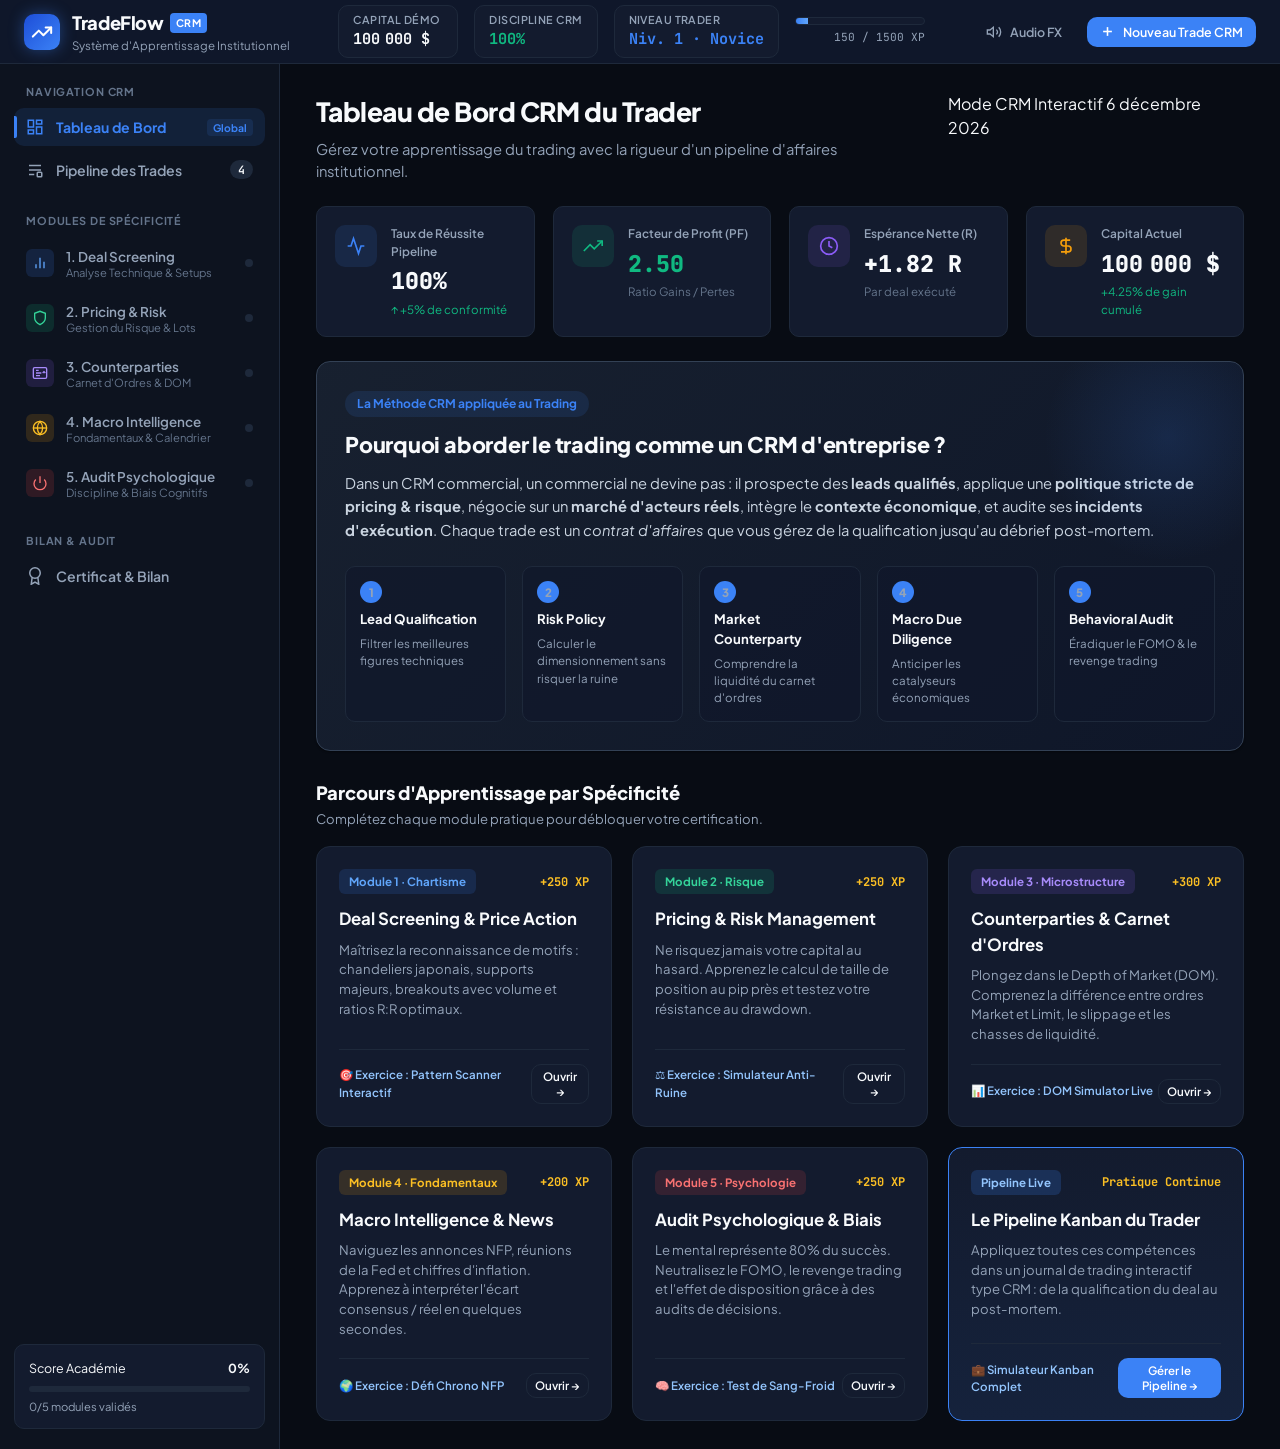
==== index.html @ f8cd30bf "Initial commit: TradeFlow CRM - Académie Pro Trader Co-authored-by: OpenBot <335604065+openbotgit[bo" ====
<!DOCTYPE html>
<html lang="fr">
<head>
  <meta charset="UTF-8">
  <meta name="viewport" content="width=device-width, initial-scale=1.0">
  <title>TradeFlow CRM · Académie Pro Trader</title>
  <link rel="stylesheet" href="styles.css">
  <link rel="preconnect" href="https://fonts.googleapis.com">
  <link rel="preconnect" href="https://fonts.gstatic.com" crossorigin>
  <link href="https://fonts.googleapis.com/css2?family=JetBrains+Mono:wght@400;600;700&family=Plus+Jakarta+Sans:wght@400;500;600;700;800&display=swap" rel="stylesheet">
</head>
<body class="theme-dark">
  <!-- Top Application Bar -->
  <header class="app-header">
    <div class="header-left">
      <div class="app-logo">
        <div class="logo-icon">
          <svg viewBox="0 0 24 24" width="22" height="22" fill="none" stroke="currentColor" stroke-width="2.2" stroke-linecap="round" stroke-linejoin="round">
            <polyline points="22 7 13.5 15.5 8.5 10.5 2 17"></polyline>
            <polyline points="16 7 22 7 22 13"></polyline>
          </svg>
        </div>
        <div class="logo-text">
          <span class="logo-brand">TradeFlow<span class="logo-badge">CRM</span></span>
          <span class="logo-subtitle">Système d'Apprentissage Institutionnel</span>
        </div>
      </div>
    </div>

    <!-- Live CRM Top Metrics -->
    <div class="header-kpis">
      <div class="kpi-pill" title="Capital virtuel pour les exercices">
        <span class="kpi-label">Capital Démo</span>
        <span class="kpi-val" id="top-capital">100 000 $</span>
      </div>
      <div class="kpi-pill" title="Score de discipline globale basé sur vos exercices">
        <span class="kpi-label">Discipline CRM</span>
        <span class="kpi-val text-success" id="top-discipline">100%</span>
      </div>
      <div class="kpi-pill" title="Points d'expérience d'apprentissage">
        <span class="kpi-label">Niveau Trader</span>
        <span class="kpi-val text-primary" id="top-level">Niv. 1 · Novice</span>
      </div>
      <div class="xp-bar-container" title="Progression vers le niveau supérieur">
        <div class="xp-bar-track">
          <div class="xp-bar-fill" id="top-xp-bar" style="width: 15%;"></div>
        </div>
        <span class="xp-text" id="top-xp-text">150 / 1000 XP</span>
      </div>
    </div>

    <div class="header-actions">
      <button class="btn btn-sm btn-ghost" id="btn-toggle-sound" title="Activer/Désactiver les effets sonores de simulation">
        <svg id="sound-icon-on" viewBox="0 0 24 24" width="16" height="16" fill="none" stroke="currentColor" stroke-width="2">
          <polygon points="11 5 6 9 2 9 2 15 6 15 11 19 11 5"></polygon>
          <path d="M19.07 4.93a10 10 0 0 1 0 14.14M15.54 8.46a5 5 0 0 1 0 7.07"></path>
        </svg>
        <span id="sound-label">Audio FX</span>
      </button>
      <button class="btn btn-sm btn-primary" id="btn-quick-new-deal" title="Créer un nouveau trade dans le pipeline CRM">
        <svg viewBox="0 0 24 24" width="15" height="15" fill="none" stroke="currentColor" stroke-width="2.5"><line x1="12" y1="5" x2="12" y2="19"></line><line x1="5" y1="12" x2="19" y2="12"></line></svg>
        <span>Nouveau Trade CRM</span>
      </button>
    </div>
  </header>

  <div class="app-container">
    <!-- Sidebar CRM Navigation -->
    <aside class="app-sidebar">
      <div class="sidebar-section">
        <div class="sidebar-title">NAVIGATION CRM</div>
        <nav class="sidebar-nav">
          <button class="nav-item active" data-tab="tab-overview">
            <svg viewBox="0 0 24 24" width="18" height="18" fill="none" stroke="currentColor" stroke-width="2"><rect x="3" y="3" width="7" height="9"></rect><rect x="14" y="3" width="7" height="5"></rect><rect x="14" y="12" width="7" height="9"></rect><rect x="3" y="16" width="7" height="5"></rect></svg>
            <span>Tableau de Bord</span>
            <span class="nav-tag tag-primary">Global</span>
          </button>
          <button class="nav-item" data-tab="tab-pipeline">
            <svg viewBox="0 0 24 24" width="18" height="18" fill="none" stroke="currentColor" stroke-width="2"><path d="M4 6h16M4 12h16M4 18h7"></path><rect x="15" y="15" width="6" height="6" rx="1"></rect></svg>
            <span>Pipeline des Trades</span>
            <span class="nav-badge" id="sidebar-pipeline-count">4</span>
          </button>
        </nav>
      </div>

      <div class="sidebar-section">
        <div class="sidebar-title">MODULES DE SPÉCIFICITÉ</div>
        <nav class="sidebar-nav">
          <button class="nav-item" data-tab="tab-module-technical">
            <div class="mod-icon mod-tech">
              <svg viewBox="0 0 24 24" width="16" height="16" fill="none" stroke="currentColor" stroke-width="2"><line x1="18" y1="20" x2="18" y2="10"></line><line x1="12" y1="20" x2="12" y2="4"></line><line x1="6" y1="20" x2="6" y2="14"></line></svg>
            </div>
            <div class="nav-item-content">
              <span class="nav-label">1. Deal Screening</span>
              <span class="nav-sub">Analyse Technique & Setups</span>
            </div>
            <span class="status-indicator" id="status-mod1"></span>
          </button>

          <button class="nav-item" data-tab="tab-module-risk">
            <div class="mod-icon mod-risk">
              <svg viewBox="0 0 24 24" width="16" height="16" fill="none" stroke="currentColor" stroke-width="2"><path d="M12 22s8-4 8-10V5l-8-3-8 3v7c0 6 8 10 8 10z"></path></svg>
            </div>
            <div class="nav-item-content">
              <span class="nav-label">2. Pricing & Risk</span>
              <span class="nav-sub">Gestion du Risque & Lots</span>
            </div>
            <span class="status-indicator" id="status-mod2"></span>
          </button>

          <button class="nav-item" data-tab="tab-module-orderflow">
            <div class="mod-icon mod-flow">
              <svg viewBox="0 0 24 24" width="16" height="16" fill="none" stroke="currentColor" stroke-width="2"><rect x="2" y="4" width="20" height="16" rx="2"></rect><path d="M6 8h4M6 12h8M6 16h6M16 12l2-2 2 2"></path></svg>
            </div>
            <div class="nav-item-content">
              <span class="nav-label">3. Counterparties</span>
              <span class="nav-sub">Carnet d'Ordres & DOM</span>
            </div>
            <span class="status-indicator" id="status-mod3"></span>
          </button>

          <button class="nav-item" data-tab="tab-module-macro">
            <div class="mod-icon mod-macro">
              <svg viewBox="0 0 24 24" width="16" height="16" fill="none" stroke="currentColor" stroke-width="2"><circle cx="12" cy="12" r="10"></circle><line x1="2" y1="12" x2="22" y2="12"></line><path d="M12 2a15.3 15.3 0 0 1 4 10 15.3 15.3 0 0 1-4 10 15.3 15.3 0 0 1-4-10 15.3 15.3 0 0 1 4-10z"></path></svg>
            </div>
            <div class="nav-item-content">
              <span class="nav-label">4. Macro Intelligence</span>
              <span class="nav-sub">Fondamentaux & Calendrier</span>
            </div>
            <span class="status-indicator" id="status-mod4"></span>
          </button>

          <button class="nav-item" data-tab="tab-module-psychology">
            <div class="mod-icon mod-psy">
              <svg viewBox="0 0 24 24" width="16" height="16" fill="none" stroke="currentColor" stroke-width="2"><path d="M18.36 6.64a9 9 0 1 1-12.73 0"></path><line x1="12" y1="2" x2="12" y2="12"></line></svg>
            </div>
            <div class="nav-item-content">
              <span class="nav-label">5. Audit Psychologique</span>
              <span class="nav-sub">Discipline & Biais Cognitifs</span>
            </div>
            <span class="status-indicator" id="status-mod5"></span>
          </button>
        </nav>
      </div>

      <div class="sidebar-section">
        <div class="sidebar-title">BILAN & AUDIT</div>
        <nav class="sidebar-nav">
          <button class="nav-item" data-tab="tab-certificate">
            <svg viewBox="0 0 24 24" width="18" height="18" fill="none" stroke="currentColor" stroke-width="2"><circle cx="12" cy="8" r="7"></circle><polyline points="8.21 13.89 7 23 12 20 17 23 15.79 13.88"></polyline></svg>
            <span>Certificat & Bilan</span>
          </button>
        </nav>
      </div>

      <!-- Quick Progress Card in Sidebar Footer -->
      <div class="sidebar-footer">
        <div class="progress-box">
          <div class="progress-box-head">
            <span>Score Académie</span>
            <strong id="sidebar-total-score">0%</strong>
          </div>
          <div class="progress-bar-sm">
            <div class="progress-bar-sm-fill" id="sidebar-progress-fill" style="width: 0%;"></div>
          </div>
          <p class="progress-sub" id="sidebar-progress-sub">0/5 modules validés</p>
        </div>
      </div>
    </aside>

    <!-- Main Content Area -->
    <main class="app-main">
      
      <!-- TAB: OVERVIEW DASHBOARD -->
      <section id="tab-overview" class="content-tab active">
        <div class="tab-header">
          <div>
            <h1 class="page-title">Tableau de Bord CRM du Trader</h1>
            <p class="page-desc">Gérez votre apprentissage du trading avec la rigueur d'un pipeline d'affaires institutionnel.</p>
          </div>
          <div class="header-badges">
            <span class="badge badge-accent">Mode CRM Interactif</span>
            <span class="badge badge-outline" id="date-display">Aujourd'hui</span>
          </div>
        </div>

        <!-- Dashboard Stats Grid -->
        <div class="stats-grid">
          <div class="stat-card">
            <div class="stat-icon-wrap bg-blue-subtle text-primary">
              <svg viewBox="0 0 24 24" width="20" height="20" fill="none" stroke="currentColor" stroke-width="2"><path d="M22 12h-4l-3 9L9 3l-3 9H2"></path></svg>
            </div>
            <div class="stat-meta">
              <span class="stat-title">Taux de Réussite Pipeline</span>
              <div class="stat-value" id="dash-winrate">67%</div>
              <span class="stat-sub text-success">↑ +5% de conformité</span>
            </div>
          </div>

          <div class="stat-card">
            <div class="stat-icon-wrap bg-green-subtle text-success">
              <svg viewBox="0 0 24 24" width="20" height="20" fill="none" stroke="currentColor" stroke-width="2"><polyline points="23 6 13.5 15.5 8.5 10.5 1 18"></polyline><polyline points="17 6 23 6 23 12"></polyline></svg>
            </div>
            <div class="stat-meta">
              <span class="stat-title">Facteur de Profit (PF)</span>
              <div class="stat-value text-success" id="dash-profit-factor">2.45</div>
              <span class="stat-sub">Ratio Gains / Pertes</span>
            </div>
          </div>

          <div class="stat-card">
            <div class="stat-icon-wrap bg-purple-subtle text-purple">
              <svg viewBox="0 0 24 24" width="20" height="20" fill="none" stroke="currentColor" stroke-width="2"><circle cx="12" cy="12" r="10"></circle><polyline points="12 6 12 12 16 14"></polyline></svg>
            </div>
            <div class="stat-meta">
              <span class="stat-title">Espérance Nette (R)</span>
              <div class="stat-value" id="dash-expectancy">+1.82 R</div>
              <span class="stat-sub">Par deal exécuté</span>
            </div>
          </div>

          <div class="stat-card">
            <div class="stat-icon-wrap bg-amber-subtle text-amber">
              <svg viewBox="0 0 24 24" width="20" height="20" fill="none" stroke="currentColor" stroke-width="2"><path d="M12 2v20M17 5H9.5a3.5 3.5 0 0 0 0 7h5a3.5 3.5 0 0 1 0 7H6"></path></svg>
            </div>
            <div class="stat-meta">
              <span class="stat-title">Capital Actuel</span>
              <div class="stat-value" id="dash-capital">104 250 $</div>
              <span class="stat-sub text-success">+4.25% de gain cumulé</span>
            </div>
          </div>
        </div>

        <!-- The CRM Concept Explanation Card -->
        <div class="card crm-concept-banner">
          <div class="banner-body">
            <div class="banner-pill">La Méthode CRM appliquée au Trading</div>
            <h2 class="banner-title">Pourquoi aborder le trading comme un CRM d'entreprise ?</h2>
            <p class="banner-text">
              Dans un CRM commercial, un commercial ne devine pas : il prospecte des <strong>leads qualifiés</strong>, 
              applique une <strong>politique stricte de pricing & risque</strong>, négocie sur un <strong>marché d'acteurs réels</strong>, 
              intègre le <strong>contexte économique</strong>, et audite ses <strong>incidents d'exécution</strong>.
              Chaque trade est un <em>contrat d'affaires</em> que vous gérez de la qualification jusqu'au débrief post-mortem.
            </p>
            <div class="banner-steps-grid">
              <div class="b-step">
                <span class="b-num">1</span>
                <strong>Lead Qualification</strong>
                <span>Filtrer les meilleures figures techniques</span>
              </div>
              <div class="b-step">
                <span class="b-num">2</span>
                <strong>Risk Policy</strong>
                <span>Calculer le dimensionnement sans risquer la ruine</span>
              </div>
              <div class="b-step">
                <span class="b-num">3</span>
                <strong>Market Counterparty</strong>
                <span>Comprendre la liquidité du carnet d'ordres</span>
              </div>
              <div class="b-step">
                <span class="b-num">4</span>
                <strong>Macro Due Diligence</strong>
                <span>Anticiper les catalyseurs économiques</span>
              </div>
              <div class="b-step">
                <span class="b-num">5</span>
                <strong>Behavioral Audit</strong>
                <span>Éradiquer le FOMO & le revenge trading</span>
              </div>
            </div>
          </div>
        </div>

        <!-- Module Progress Cards -->
        <div class="section-title-wrap">
          <h3 class="section-title">Parcours d'Apprentissage par Spécificité</h3>
          <span class="section-desc">Complétez chaque module pratique pour débloquer votre certification.</span>
        </div>

        <div class="module-cards-grid">
          <!-- Mod 1 -->
          <div class="mod-card" onclick="switchTab('tab-module-technical')">
            <div class="mod-card-header">
              <span class="mod-badge badge-tech">Module 1 · Chartisme</span>
              <span class="badge-xp">+250 XP</span>
            </div>
            <h4 class="mod-card-title">Deal Screening & Price Action</h4>
            <p class="mod-card-desc">Maîtrisez la reconnaissance de motifs : chandeliers japonais, supports majeurs, breakouts avec volume et ratios R:R optimaux.</p>
            <div class="mod-card-footer">
              <span class="mod-exercise-tag">🎯 Exercice : Pattern Scanner Interactif</span>
              <button class="btn btn-xs btn-outline">Ouvrir →</button>
            </div>
          </div>

          <!-- Mod 2 -->
          <div class="mod-card" onclick="switchTab('tab-module-risk')">
            <div class="mod-card-header">
              <span class="mod-badge badge-risk">Module 2 · Risque</span>
              <span class="badge-xp">+250 XP</span>
            </div>
            <h4 class="mod-card-title">Pricing & Risk Management</h4>
            <p class="mod-card-desc">Ne risquez jamais votre capital au hasard. Apprenez le calcul de taille de position au pip près et testez votre résistance au drawdown.</p>
            <div class="mod-card-footer">
              <span class="mod-exercise-tag">⚖️ Exercice : Simulateur Anti-Ruine</span>
              <button class="btn btn-xs btn-outline">Ouvrir →</button>
            </div>
          </div>

          <!-- Mod 3 -->
          <div class="mod-card" onclick="switchTab('tab-module-orderflow')">
            <div class="mod-card-header">
              <span class="mod-badge badge-flow">Module 3 · Microstructure</span>
              <span class="badge-xp">+300 XP</span>
            </div>
            <h4 class="mod-card-title">Counterparties & Carnet d'Ordres</h4>
            <p class="mod-card-desc">Plongez dans le Depth of Market (DOM). Comprenez la différence entre ordres Market et Limit, le slippage et les chasses de liquidité.</p>
            <div class="mod-card-footer">
              <span class="mod-exercise-tag">📊 Exercice : DOM Simulator Live</span>
              <button class="btn btn-xs btn-outline">Ouvrir →</button>
            </div>
          </div>

          <!-- Mod 4 -->
          <div class="mod-card" onclick="switchTab('tab-module-macro')">
            <div class="mod-card-header">
              <span class="mod-badge badge-macro">Module 4 · Fondamentaux</span>
              <span class="badge-xp">+200 XP</span>
            </div>
            <h4 class="mod-card-title">Macro Intelligence & News</h4>
            <p class="mod-card-desc">Naviguez les annonces NFP, réunions de la Fed et chiffres d'inflation. Apprenez à interpréter l'écart consensus / réel en quelques secondes.</p>
            <div class="mod-card-footer">
              <span class="mod-exercise-tag">🌍 Exercice : Défi Chrono NFP</span>
              <button class="btn btn-xs btn-outline">Ouvrir →</button>
            </div>
          </div>

          <!-- Mod 5 -->
          <div class="mod-card" onclick="switchTab('tab-module-psychology')">
            <div class="mod-card-header">
              <span class="mod-badge badge-psy">Module 5 · Psychologie</span>
              <span class="badge-xp">+250 XP</span>
            </div>
            <h4 class="mod-card-title">Audit Psychologique & Biais</h4>
            <p class="mod-card-desc">Le mental représente 80% du succès. Neutralisez le FOMO, le revenge trading et l'effet de disposition grâce à des audits de décisions.</p>
            <div class="mod-card-footer">
              <span class="mod-exercise-tag">🧠 Exercice : Test de Sang-Froid</span>
              <button class="btn btn-xs btn-outline">Ouvrir →</button>
            </div>
          </div>

          <!-- Mod 6 -->
          <div class="mod-card mod-card-highlight" onclick="switchTab('tab-pipeline')">
            <div class="mod-card-header">
              <span class="mod-badge badge-pipeline">Pipeline Live</span>
              <span class="badge-xp">Pratique Continue</span>
            </div>
            <h4 class="mod-card-title">Le Pipeline Kanban du Trader</h4>
            <p class="mod-card-desc">Appliquez toutes ces compétences dans un journal de trading interactif type CRM : de la qualification du deal au post-mortem.</p>
            <div class="mod-card-footer">
              <span class="mod-exercise-tag">💼 Simulateur Kanban Complet</span>
              <button class="btn btn-xs btn-primary">Gérer le Pipeline →</button>
            </div>
          </div>
        </div>
      </section>

      <!-- TAB: MODULE 1 - ANALYSE TECHNIQUE (DEAL SCREENING) -->
      <section id="tab-module-technical" class="content-tab">
        <div class="tab-header">
          <div>
            <div class="breadcrumb">Modules CRM / Module 1</div>
            <h1 class="page-title">Deal Screening : Analyse Technique & Chartisme</h1>
            <p class="page-desc">Comme un CRM qualifie un prospect chaud, vous devez filtrer les configurations graphiques à haute probabilité mathématique.</p>
          </div>
          <div class="mod-score-box">
            <span class="mod-score-label">Score Module 1</span>
            <strong class="mod-score-val" id="score-mod1">0 / 250 XP</strong>
          </div>
        </div>

        <div class="grid-2-col">
          <!-- Théorie CRM -->
          <div class="card">
            <div class="card-header">
              <h3 class="card-title">
                <svg viewBox="0 0 24 24" width="18" height="18" fill="none" stroke="currentColor" stroke-width="2"><path d="M2 3h6a4 4 0 0 1 4 4v14a3 3 0 0 0-3-3H2z"></path><path d="M22 3h-6a4 4 0 0 0-4 4v14a3 3 0 0 1 3-3h7z"></path></svg>
                Les 3 Critères de Qualification Technique
              </h3>
            </div>
            <div class="card-body">
              <div class="concept-item">
                <div class="concept-badge">A</div>
                <div>
                  <strong>Le Niveau Clé (Support / Résistance / Pivot)</strong>
                  <p class="text-sm">Un niveau technique est une zone où de gros volumes institutionnels se sont échangés par le passé. Un deal ne se prend JAMAIS au milieu de nulle part : attendez un retest de niveau.</p>
                </div>
              </div>

              <div class="concept-item">
                <div class="concept-badge">B</div>
                <div>
                  <strong>Le Chandelier de Confirmation (Price Action)</strong>
                  <p class="text-sm">Une mèche de rejet (Pinbar / Marteau) indique l'absorption de liquidité par les acheteurs. Un avalement haussier (Bullish Engulfing) confirme la prise de contrôle.</p>
                </div>
              </div>

              <div class="concept-item">
                <div class="concept-badge">C</div>
                <div>
                  <strong>L'Espace Vital (Risk-to-Reward ≥ 1:2)</strong>
                  <p class="text-sm">Si votre stop loss est à 20 pips, votre premier obstacle (résistance suivante) doit se trouver à au moins 40 pips. En deçà, le deal est disqualifié.</p>
                </div>
              </div>

              <div class="alert-box alert-info">
                <strong>Règle CRM :</strong> "Pas de confirmation = Pas de deal". Un trader rentable refuse 80% des graphiques qu'il regarde pour ne garder que l'élite de ses opportunités.
              </div>
            </div>
          </div>

          <!-- Quick Quiz Théorie -->
          <div class="card">
            <div class="card-header">
              <h3 class="card-title">
                <svg viewBox="0 0 24 24" width="18" height="18" fill="none" stroke="currentColor" stroke-width="2"><circle cx="12" cy="12" r="10"></circle><path d="M9.09 9a3 3 0 0 1 5.83 1c0 2-3 3-3 3"></path><line x1="12" y1="17" x2="12.01" y2="17"></line></svg>
                Diagnostic Éclair : Figure de Breakout
              </h3>
              <span class="badge badge-accent">Quiz d'Échauffement</span>
            </div>
            <div class="card-body" id="quiz-tech-container">
              <p class="text-sm mb-3">Le cours de l'EUR/USD compresse depuis 4 heures sous une résistance majeure à 1.0850. Une longue bougie verte casse ce niveau avec un volume 3x supérieur à la moyenne. Quelle est la démarche CRM optimale ?</p>
              
              <div class="quiz-options">
                <button class="quiz-btn" onclick="answerTechQuiz(0)">A. Acheter immédiatement au marché avec tout le capital disponible.</button>
                <button class="quiz-btn" onclick="answerTechQuiz(1)">B. Vendre à contre-tendance car le marché est supposé être suracheté.</button>
                <button class="quiz-btn" onclick="answerTechQuiz(2)">C. Attendre un pullback (retest) sur le niveau 1.0850 devenu support, avec signal de rejet.</button>
                <button class="quiz-btn" onclick="answerTechQuiz(3)">D. Fermer la plateforme et attendre le lendemain.</button>
              </div>
              <div id="quiz-tech-feedback" class="quiz-feedback hidden"></div>
            </div>
          </div>
        </div>

        <!-- EXERCICE PRATIQUE 1 : PATTERN SCANNER & TRADE ENTRY -->
        <div class="card mt-4">
          <div class="card-header">
            <div>
              <h3 class="card-title">
                <svg viewBox="0 0 24 24" width="18" height="18" fill="none" stroke="currentColor" stroke-width="2"><circle cx="12" cy="12" r="10"></circle><circle cx="12" cy="12" r="6"></circle><circle cx="12" cy="12" r="2"></circle></svg>
                Exercice Pratique : Le Scanner de Breakout Interactif
              </h3>
              <p class="text-sm text-muted">Analysez le graphique ci-dessous, repérez la figure de compression et lancez le trade au timing optimal.</p>
            </div>
            <div class="chart-controls">
              <button class="btn btn-sm btn-ghost" onclick="resetTechChart()">Recharger un Scénario</button>
              <button class="btn btn-sm btn-success" id="btn-execute-tech-trade" onclick="triggerTechSimulation()">
                <svg viewBox="0 0 24 24" width="14" height="14" fill="none" stroke="currentColor" stroke-width="2.5"><polygon points="5 3 19 12 5 21 5 3"></polygon></svg>
                Exécuter la Simulation Live
              </button>
            </div>
          </div>
          <div class="card-body">
            <!-- Interactive Canvas Chart -->
            <div class="chart-container">
              <canvas id="canvas-technical" width="900" height="340"></canvas>
              <div class="chart-overlay-info">
                <div class="overlay-badge" id="chart-asset-badge">Actif : EUR/USD (15 min)</div>
                <div class="overlay-metric">Dernier Prix : <strong id="chart-last-price">1.0842</strong></div>
                <div class="overlay-metric">Setup détecté : <span class="text-primary font-bold" id="chart-pattern-name">Triangle Ascendant & Résistance</span></div>
              </div>
            </div>

            <!-- Trade Settings & Decision Bar -->
            <div class="trade-decision-bar">
              <div class="decision-group">
                <label>Type d'Ordre</label>
                <div class="btn-group-toggle">
                  <button class="btn btn-sm active" id="btn-dir-buy" onclick="setTechDirection('BUY')">Achat (Long)</button>
                  <button class="btn btn-sm" id="btn-dir-sell" onclick="setTechDirection('SELL')">Vente (Short)</button>
                </div>
              </div>

              <div class="decision-group">
                <label>Stop Loss (Protection)</label>
                <div class="input-with-unit">
                  <input type="number" id="input-tech-sl" value="1.0820" step="0.0005" onchange="updateTechLevels()">
                  <span>$</span>
                </div>
              </div>

              <div class="decision-group">
                <label>Take Profit (Objectif)</label>
                <div class="input-with-unit">
                  <input type="number" id="input-tech-tp" value="1.0910" step="0.0005" onchange="updateTechLevels()">
                  <span>$</span>
                </div>
              </div>

              <div class="decision-group">
                <label>Ratio Risque / Rendement (R:R)</label>
                <div class="rr-display" id="display-tech-rr">1 : 3.09</div>
              </div>

              <div class="decision-group decision-cta">
                <button class="btn btn-primary" onclick="triggerTechSimulation()">Tester la Démarche</button>
              </div>
            </div>

            <div id="tech-result-banner" class="alert-box hidden mt-3"></div>
          </div>
        </div>
      </section>

      <!-- TAB: MODULE 2 - GESTION DU RISQUE (PRICING & SIZING) -->
      <section id="tab-module-risk" class="content-tab">
        <div class="tab-header">
          <div>
            <div class="breadcrumb">Modules CRM / Module 2</div>
            <h1 class="page-title">Pricing & Risk : La Science du Dimensionnement</h1>
            <p class="page-desc">En finance, le risque ne s'évite pas : il se tarifie et se quantifie rigoureusement pour garantir la survie à long terme.</p>
          </div>
          <div class="mod-score-box">
            <span class="mod-score-label">Score Module 2</span>
            <strong class="mod-score-val" id="score-mod2">0 / 250 XP</strong>
          </div>
        </div>

        <div class="grid-2-col">
          <!-- Calculateur de Lots CRM -->
          <div class="card">
            <div class="card-header">
              <h3 class="card-title">
                <svg viewBox="0 0 24 24" width="18" height="18" fill="none" stroke="currentColor" stroke-width="2"><rect x="4" y="2" width="16" height="20" rx="2"></rect><line x1="8" y1="6" x2="16" y2="6"></line><line x1="16" y1="14" x2="16" y2="18"></line><path d="M16 10h.01M12 10h.01M8 10h.01M12 14h.01M8 14h.01M12 18h.01M8 18h.01"></path></svg>
                Calculateur de Taille de Position au Pip Près
              </h3>
            </div>
            <div class="card-body">
              <div class="calc-row">
                <label>Capital de Compte ($)</label>
                <input type="number" id="risk-capital" value="100000" step="5000" oninput="calculatePositionSize()">
              </div>

              <div class="calc-row">
                <div class="calc-label-wrap">
                  <label>Risque Maximal par Trade (%)</label>
                  <span class="calc-val-preview" id="risk-percent-val">1.0%</span>
                </div>
                <input type="range" id="risk-percent" min="0.5" max="5.0" step="0.5" value="1.0" oninput="calculatePositionSize()">
                <div class="range-labels">
                  <span>0.5% (Conservateur)</span>
                  <span class="text-primary font-bold">1-2% (Standard Pro)</span>
                  <span class="text-danger font-bold">5% (Zone Dangereuse)</span>
                </div>
              </div>

              <div class="calc-row">
                <label>Distance du Stop Loss (en Pips)</label>
                <input type="number" id="risk-sl-pips" value="25" min="5" max="200" oninput="calculatePositionSize()">
              </div>

              <div class="calc-results-box">
                <div class="res-item">
                  <span>Montant Maximal à Risquer</span>
                  <strong class="text-danger" id="risk-cash-loss">1 000 $</strong>
                </div>
                <div class="res-item">
                  <span>Taille de Position Recommandée</span>
                  <strong class="text-primary text-xl" id="risk-lot-size">4.00 Lots</strong>
                </div>
                <div class="res-item">
                  <span>Valeur du Pip par Lot Standard</span>
                  <span id="risk-pip-value">10.00 $ / pip</span>
                </div>
              </div>

              <p class="text-xs text-muted mt-2">
                💡 <em>Formule universelle : Taille en Lots = (Capital × % Risque) ÷ (Distance Stop × Valeur du Pip).</em>
              </p>
            </div>
          </div>

          <!-- Règle de l'Espérance Mathématique -->
          <div class="card">
            <div class="card-header">
              <h3 class="card-title">
                <svg viewBox="0 0 24 24" width="18" height="18" fill="none" stroke="currentColor" stroke-width="2"><circle cx="12" cy="12" r="10"></circle><path d="M16 8h-6a2 2 0 1 0 0 4h4a2 2 0 1 1 0 4H8"></path><line x1="12" y1="2" x2="12" y2="4"></line><line x1="12" y1="20" x2="12" y2="22"></line></svg>
                Le Paradoxe du Taux de Réussite (Win Rate vs R:R)
              </h3>
            </div>
            <div class="card-body">
              <p class="text-sm mb-3">La plupart des débutants recherchent 90% de trades gagnants. Les traders professionnels savent qu'on peut être multi-millionnaire avec <strong>seulement 40% de réussite</strong> si le Risk/Reward est de 1:3.</p>

              <div class="table-container">
                <table class="crm-table">
                  <thead>
                    <tr>
                      <th>Win Rate</th>
                      <th>Ratio R:R</th>
                      <th>Espérance (100 trades)</th>
                      <th>Verdict</th>
                    </tr>
                  </thead>
                  <tbody>
                    <tr>
                      <td>70%</td>
                      <td>1 : 0.5</td>
                      <td class="text-danger">+5 R (Faible)</td>
                      <td><span class="badge badge-warning">Fragile</span></td>
                    </tr>
                    <tr>
                      <td>50%</td>
                      <td>1 : 1.0</td>
                      <td class="text-muted">0 R (Neutre)</td>
                      <td><span class="badge badge-outline">Point Mort</span></td>
                    </tr>
                    <tr class="highlight-row">
                      <td>40%</td>
                      <td>1 : 3.0</td>
                      <td class="text-success font-bold">+60 R (Excellent !)</td>
                      <td><span class="badge badge-success">Pro Institutionnel</span></td>
                    </tr>
                  </tbody>
                </table>
              </div>

              <div class="alert-box alert-success mt-3">
                <strong>Loi mathématique :</strong> Espérance E = (WinRate × Gain Moyen) - (LossRate × Perte Moyenne). Ne coupez jamais vos gains pour flatter votre égo de taux de réussite.
              </div>
            </div>
          </div>
        </div>

        <!-- EXERCICE PRATIQUE 2 : CRASH TEST DU DRAWDOWN (MONTE CARLO) -->
        <div class="card mt-4">
          <div class="card-header">
            <div>
              <h3 class="card-title">
                <svg viewBox="0 0 24 24" width="18" height="18" fill="none" stroke="currentColor" stroke-width="2"><path d="M22 11.08V12a10 10 0 1 1-5.93-9.14"></path><polyline points="22 4 12 14.01 9 11.01"></polyline></svg>
                Exercice Pratique : Le Crash Test du Drawdown (1% vs 10% de Risque)
              </h3>
              <p class="text-sm text-muted">Simulez une série inévitable de 5 pertes consécutives et observez l'impact direct sur la survie du compte de trading.</p>
            </div>
            <button class="btn btn-sm btn-primary" onclick="runDrawdownCrashTest()">
              <svg viewBox="0 0 24 24" width="14" height="14" fill="none" stroke="currentColor" stroke-width="2"><polygon points="5 3 19 12 5 21 5 3"></polygon></svg>
              Lancer la Simulation (20 Trades)
            </button>
          </div>
          <div class="card-body">
            <div class="drawdown-grid">
              <div>
                <canvas id="canvas-equity" width="600" height="260"></canvas>
              </div>
              <div class="drawdown-stats">
                <div class="comparison-card comp-safe">
                  <div class="comp-title">Stratégie A : Risque Discipliné (1% par trade)</div>
                  <div class="comp-val text-success" id="equity-safe-end">100 000 $</div>
                  <div class="comp-sub" id="equity-safe-drawdown">Drawdown Max : -4.9%</div>
                  <p class="text-xs text-muted mt-2">Le capital reste intact, prêt à profiter de la prochaine vague d'opportunités.</p>
                </div>

                <div class="comparison-card comp-danger">
                  <div class="comp-title">Stratégie B : Sur-Levier Inconscient (10% par trade)</div>
                  <div class="comp-val text-danger" id="equity-risky-end">100 000 $</div>
                  <div class="comp-sub text-danger" id="equity-risky-drawdown">Drawdown Max : -41.0%</div>
                  <p class="text-xs text-danger mt-2">⚠️ Une perte de 40% nécessite un gain de +67% juste pour revenir à l'équilibre !</p>
                </div>
              </div>
            </div>

            <div id="drawdown-feedback" class="alert-box alert-info mt-3">
              Cliquez sur <strong>"Lancer la Simulation"</strong> pour générer 20 trades avec un taux de réussite réaliste de 50% et observer les deux courbes d'équité en temps réel.
            </div>
          </div>
        </div>
      </section>

      <!-- TAB: MODULE 3 - CARNET D'ORDRES & ORDER FLOW (COUNTERPARTIES) -->
      <section id="tab-module-orderflow" class="content-tab">
        <div class="tab-header">
          <div>
            <div class="breadcrumb">Modules CRM / Module 3</div>
            <h1 class="page-title">Counterparties : Carnet d'Ordres & Microstructure</h1>
            <p class="page-desc">Dans un CRM, vous négociez avec des contreparties réelles. Sur les marchés, chaque achat nécessite un vendeur en face.</p>
          </div>
          <div class="mod-score-box">
            <span class="mod-score-label">Score Module 3</span>
            <strong class="mod-score-val" id="score-mod3">0 / 300 XP</strong>
          </div>
        </div>

        <div class="grid-2-col">
          <!-- Théorie Microstructure -->
          <div class="card">
            <div class="card-header">
              <h3 class="card-title">
                <svg viewBox="0 0 24 24" width="18" height="18" fill="none" stroke="currentColor" stroke-width="2"><rect x="3" y="3" width="18" height="18" rx="2" ry="2"></rect><line x1="3" y1="9" x2="21" y2="9"></line><line x1="9" y1="21" x2="9" y2="9"></line></svg>
                Ordres au Marché vs Ordres Limites
              </h3>
            </div>
            <div class="card-body">
              <div class="concept-item">
                <div class="concept-badge bg-green">1</div>
                <div>
                  <strong>Ordre au Marché (Market Order) = Fournisseur d'Immédiateté</strong>
                  <p class="text-sm">Vous voulez entrer TOUT DE SUITE. Vous payez le spread et vous consommez la liquidité disponible. Si la taille est trop grande, vous subissez du <em>slippage</em> (glissement de prix).</p>
                </div>
              </div>

              <div class="concept-item">
                <div class="concept-badge bg-blue">2</div>
                <div>
                  <strong>Ordre Limite (Limit Order) = Fournisseur de Liquidité</strong>
                  <p class="text-sm">Vous fixez votre prix exact dans le carnet et vous attendez qu'une contrepartie vienne vous exécuter. Aucun slippage négatif, mais risque de ne jamais être servi.</p>
                </div>
              </div>

              <div class="concept-item">
                <div class="concept-badge bg-purple">3</div>
                <div>
                  <strong>Chasses de Liquidités (Smart Money Concepts)</strong>
                  <p class="text-sm">Les grands fonds institutionnels ont besoin de millions pour se positionner. Ils poussent délibérément le cours au-delà des plus hauts récents pour déclencher les Stop Loss (qui sont des ordres d'achat forcés) afin de leur vendre leurs positions !</p>
                </div>
              </div>
            </div>
          </div>

          <!-- Micro Quiz DOM -->
          <div class="card">
            <div class="card-header">
              <h3 class="card-title">
                <svg viewBox="0 0 24 24" width="18" height="18" fill="none" stroke="currentColor" stroke-width="2"><circle cx="12" cy="12" r="10"></circle><line x1="12" y1="8" x2="12" y2="12"></line><line x1="12" y1="16" x2="12.01" y2="16"></line></svg>
                Défi Microstructure : Le Piège de l'Illiquidité
              </h3>
            </div>
            <div class="card-body">
              <p class="text-sm mb-3">Vous souhaitez acheter 50 lots sur un actif à faible liquidité. Le meilleur vendeur (Ask) ne propose que 10 lots à 100.00 $. Les niveaux suivants proposent 15 lots à 100.25 $ et 25 lots à 100.80 $. Si vous envoyez un ordre Market, que se passe-t-il ?</p>
              
              <div class="quiz-options">
                <button class="quiz-btn" onclick="answerDomQuiz(0)">A. Vos 50 lots seront exécutés magiquement au prix de 100.00 $.</button>
                <button class="quiz-btn" onclick="answerDomQuiz(1)">B. Votre ordre est rejeté par la bourse.</button>
                <button class="quiz-btn" onclick="answerDomQuiz(2)">C. Vos 50 lots consomment les 3 niveaux, résultant en un prix moyen élevé de ~100.47 $ (Slippage massif).</button>
              </div>
              <div id="quiz-dom-feedback" class="quiz-feedback hidden"></div>
            </div>
          </div>
        </div>

        <!-- EXERCICE PRATIQUE 3 : SIMULATEUR LIVE DU CARNET D'ORDRES (DOM LADDER) -->
        <div class="card mt-4">
          <div class="card-header">
            <div>
              <h3 class="card-title">
                <svg viewBox="0 0 24 24" width="18" height="18" fill="none" stroke="currentColor" stroke-width="2"><path d="M12 2v20M17 5H9.5a3.5 3.5 0 0 0 0 7h5a3.5 3.5 0 0 1 0 7H6"></path></svg>
                Exercice Pratique : Le Simulateur DOM (Depth of Market) Interactif
              </h3>
              <p class="text-sm text-muted">Exécutez des ordres réels dans le carnet d'ordres animé et observez l'impact direct sur la profondeur du marché.</p>
            </div>
            <div class="flex gap-2">
              <button class="btn btn-sm btn-ghost" onclick="resetDomLadder()">Réinitialiser le Carnet</button>
            </div>
          </div>
          <div class="card-body">
            <div class="dom-simulator-layout">
              <!-- Le Carnet Visuel -->
              <div class="dom-ladder-wrapper">
                <div class="dom-ladder-header">
                  <span>Volume Vendeurs (Ask)</span>
                  <span>Prix ($)</span>
                  <span>Volume Acheteurs (Bid)</span>
                </div>
                <div class="dom-ladder-body" id="dom-ladder-rows">
                  <!-- Dynamically populated via JS -->
                </div>
              </div>

              <!-- Panneau de Passage d'Ordre DOM -->
              <div class="dom-control-panel">
                <h4 class="font-bold mb-2">Exécution d'Ordre Institutionnel</h4>
                <p class="text-xs text-muted mb-3">Testez l'impact d'un ordre d'achat de gros volume sur la profondeur du carnet.</p>

                <div class="calc-row">
                  <label>Volume à Acheter (Contrats / Lots)</label>
                  <input type="number" id="dom-order-volume" value="45" min="5" max="150" step="5">
                </div>

                <div class="flex flex-col gap-2 mt-4">
                  <button class="btn btn-danger" onclick="executeDomOrder('MARKET_BUY')">
                    <strong>Acheter au MARCHÉ (Consommer le Carnet)</strong>
                    <span class="text-xs">Exécution garantie, prix variable (Slippage)</span>
                  </button>

                  <button class="btn btn-outline" onclick="executeDomOrder('LIMIT_BUY')">
                    <strong>Placer un Ordre LIMITE (Apporter de la Liquidité)</strong>
                    <span class="text-xs">Exécution au meilleur Bid, sans slippage</span>
                  </button>
                </div>

                <div id="dom-execution-report" class="alert-box alert-info mt-4">
                  <strong>État :</strong> En attente d'exécution. Choisissez un volume et un type d'ordre pour observer la consommation des contreparties.
                </div>
              </div>
            </div>
          </div>
        </div>
      </section>

      <!-- TAB: MODULE 4 - MACRO INTELLIGENCE & NEWS (CALENDRIER) -->
      <section id="tab-module-macro" class="content-tab">
        <div class="tab-header">
          <div>
            <div class="breadcrumb">Modules CRM / Module 4</div>
            <h1 class="page-title">Macro Intelligence : Fondamentaux & Événements</h1>
            <p class="page-desc">Tout comme un CRM surveille les annonces de rachat ou la santé économique de ses comptes, le trader doit anticiper les chocs macroéconomiques.</p>
          </div>
          <div class="mod-score-box">
            <span class="mod-score-label">Score Module 4</span>
            <strong class="mod-score-val" id="score-mod4">0 / 200 XP</strong>
          </div>
        </div>

        <div class="grid-2-col">
          <!-- Théorie Macro -->
          <div class="card">
            <div class="card-header">
              <h3 class="card-title">
                <svg viewBox="0 0 24 24" width="18" height="18" fill="none" stroke="currentColor" stroke-width="2"><circle cx="12" cy="12" r="10"></circle><polyline points="12 6 12 12 14 14"></polyline></svg>
                Les 3 Géants du Calendrier Économique
              </h3>
            </div>
            <div class="card-body">
              <div class="macro-event-item">
                <div class="macro-badge text-danger">Élevé</div>
                <div>
                  <strong>NFP (Non-Farm Payrolls - Emploi US)</strong>
                  <p class="text-sm">Publié le 1er vendredi du mois. Plus de créations d'emplois = économie forte = possible hausse des taux Fed = Dollar (USD) haussier à court terme.</p>
                </div>
              </div>

              <div class="macro-event-item">
                <div class="macro-badge text-danger">Élevé</div>
                <div>
                  <strong>IPC / CPI (Indice des Prix à la Consommation - Inflation)</strong>
                  <p class="text-sm">Une inflation plus forte que prévu force les banques centrales à rester "Hawkish" (taux directeurs élevés), pesant sur les actions et l'Or.</p>
                </div>
              </div>

              <div class="macro-event-item">
                <div class="macro-badge text-danger">Élevé</div>
                <div>
                  <strong>Décision de Taux de la Réserve Fédérale (FOMC)</strong>
                  <p class="text-sm">Le moteur ultime des flux de capitaux mondiaux. Une baisse de taux alimente la liquidité et soutient les actifs à risque (Nasdaq, Bitcoin).</p>
                </div>
              </div>

              <div class="alert-box alert-warning mt-3">
                <strong>Règle d'or CRM :</strong> Ne tentez jamais de deviner une annonce 30 secondes avant sa sortie au casino. Attendez que la première vague d'emballement émotionnel retombe pour trader la vraie direction institutionnelle.
              </div>
            </div>
          </div>

          <!-- Corrélations Inter-Marchés -->
          <div class="card">
            <div class="card-header">
              <h3 class="card-title">
                <svg viewBox="0 0 24 24" width="18" height="18" fill="none" stroke="currentColor" stroke-width="2"><path d="M16 21v-2a4 4 0 0 0-4-4H5a4 4 0 0 0-4 4v2"></path><circle cx="8.5" cy="7.5" r="4"></circle><line x1="20" y1="8" x2="20" y2="14"></line><line x1="23" y1="11" x2="17" y2="11"></line></svg>
                Corrélations Macro Clés
              </h3>
            </div>
            <div class="card-body">
              <div class="corr-grid">
                <div class="corr-box">
                  <span class="corr-pair">USD (Dollar) ⟷ Or (XAU/USD)</span>
                  <span class="corr-val text-danger">Corrélation Inverse Forte (-0.85)</span>
                  <p class="text-xs text-muted">Quand le Dollar s'envole, l'Or libellé en USD devient plus cher pour les acheteurs internationaux et a tendance à baisser.</p>
                </div>
                <div class="corr-box">
                  <span class="corr-pair">Rendement US 10 Ans ⟷ Nasdaq 100</span>
                  <span class="corr-val text-danger">Corrélation Inverse (-0.75)</span>
                  <p class="text-xs text-muted">Des taux sans risque élevés réduisent la valorisation actuelle des bénéfices futurs des entreprises technologiques à forte croissance.</p>
                </div>
              </div>
            </div>
          </div>
        </div>

        <!-- EXERCICE PRATIQUE 4 : CHRONO FLASH NFP -->
        <div class="card mt-4">
          <div class="card-header">
            <div>
              <h3 class="card-title">
                <svg viewBox="0 0 24 24" width="18" height="18" fill="none" stroke="currentColor" stroke-width="2"><polygon points="13 2 3 14 12 14 11 22 21 10 12 10 13 2"></polygon></svg>
                Exercice Pratique : Le Défi Chrono Flash NFP
              </h3>
              <p class="text-sm text-muted">Une alerte macroéconomique majeure vient de tomber ! Vous avez 15 secondes pour comparer le chiffre au consensus et déterminer l'impact sur le Dollar.</p>
            </div>
            <button class="btn btn-sm btn-primary" id="btn-start-macro-sim" onclick="startMacroChronoChallenge()">
              Lancer le Flash Info NFP
            </button>
          </div>
          <div class="card-body">
            <div class="macro-sim-container">
              <!-- Timer visual -->
              <div class="macro-timer-box">
                <span>Temps Restant :</span>
                <strong id="macro-countdown" class="text-xl text-primary">15s</strong>
              </div>

              <!-- Breaking news flash card -->
              <div class="news-flash-card" id="news-flash-display">
                <div class="news-flash-tag">COMMUNIQUÉ DE PRESSE US BUREAU OF LABOR STATISTICS</div>
                <h3 class="news-headline" id="news-title">En attente du lancement de la simulation...</h3>
                <div class="news-data-grid" id="news-data-box">
                  <div class="data-block">
                    <span class="d-label">Chiffre Attendu (Consensus)</span>
                    <strong class="d-val" id="nfp-forecast">180 000</strong>
                  </div>
                  <div class="data-block">
                    <span class="d-label">Chiffre Précédent</span>
                    <strong class="d-val" id="nfp-prev">165 000</strong>
                  </div>
                  <div class="data-block highlight-data">
                    <span class="d-label">RÉSULTAT RÉEL PUBLIÉ</span>
                    <strong class="d-val text-success" id="nfp-actual">--</strong>
                  </div>
                </div>
              </div>

              <!-- Decision Buttons -->
              <div class="macro-decision-actions" id="macro-actions-group">
                <button class="btn btn-lg btn-success" disabled id="btn-macro-bull" onclick="decideMacro('BULLISH')">
                  🟢 ACHAT DOLLAR (Hausse anticipée)
                </button>
                <button class="btn btn-lg btn-danger" disabled id="btn-macro-bear" onclick="decideMacro('BEARISH')">
                  🔴 VENTE DOLLAR (Baisse anticipée)
                </button>
              </div>

              <div id="macro-result-feedback" class="alert-box alert-info hidden mt-3"></div>
            </div>
          </div>
        </div>
      </section>

      <!-- TAB: MODULE 5 - AUDIT PSYCHOLOGIQUE & BIAIS COGNITIFS -->
      <section id="tab-module-psychology" class="content-tab">
        <div class="tab-header">
          <div>
            <div class="breadcrumb">Modules CRM / Module 5</div>
            <h1 class="page-title">Audit Psychologique & Maîtrise des Biais</h1>
            <p class="page-desc">Un commercial qui cède à la panique détruit la relation client. En trading, vos pires ennemis ne sont pas les algorithmes, mais vos propres réflexes cognitifs.</p>
          </div>
          <div class="mod-score-box">
            <span class="mod-score-label">Score Module 5</span>
            <strong class="mod-score-val" id="score-mod5">0 / 250 XP</strong>
          </div>
        </div>

        <div class="grid-2-col">
          <!-- Les 4 Biais Tueurs de Compte -->
          <div class="card">
            <div class="card-header">
              <h3 class="card-title">
                <svg viewBox="0 0 24 24" width="18" height="18" fill="none" stroke="currentColor" stroke-width="2"><path d="M10.29 3.86L1.82 18a2 2 0 0 0 1.71 3h16.94a2 2 0 0 0 1.71-3L13.71 3.86a2 2 0 0 0-3.42 0z"></path><line x1="12" y1="9" x2="12" y2="13"></line><line x1="12" y1="17" x2="12.01" y2="17"></line></svg>
                Les 4 Biais Mortels du Trader
              </h3>
            </div>
            <div class="card-body">
              <div class="bias-item">
                <span class="bias-num">1</span>
                <div>
                  <strong>Le FOMO (Fear Of Missing Out)</strong>
                  <p class="text-sm">Vous voyez une immense bougie verte déjà partie sans vous. Pris de panique, vous achetez tout en haut juste avant le retracement inévitable.</p>
                </div>
              </div>

              <div class="bias-item">
                <span class="bias-num">2</span>
                <div>
                  <strong>Le Revenge Trading</strong>
                  <p class="text-sm">Après une perte frustrante, votre égo refuse d'avoir tort. Vous doublez la taille du trade suivant pour "vous refaire" immédiatement, provoquant l'explosion du compte.</p>
                </div>
              </div>

              <div class="bias-item">
                <span class="bias-num">3</span>
                <div>
                  <strong>L'Effet de Disposition</strong>
                  <p class="text-sm">Vous coupez vos gains à +10 $ de peur de les voir disparaître, mais vous laissez courir une perte de -300 $ dans l'espoir irrationnel que le marché revienne.</p>
                </div>
              </div>

              <div class="bias-item">
                <span class="bias-num">4</span>
                <div>
                  <strong>Le Biais du Coût Irrécupérable</strong>
                  <p class="text-sm">Refuser de couper un trade invalide parce qu'on a déjà "trop investi" en temps et en argent dans l'analyse de cette position.</p>
                </div>
              </div>
            </div>
          </div>

          <!-- Jauge de Discipline CRM -->
          <div class="card">
            <div class="card-header">
              <h3 class="card-title">
                <svg viewBox="0 0 24 24" width="18" height="18" fill="none" stroke="currentColor" stroke-width="2"><path d="M22 12h-4l-3 9L9 3l-3 9H2"></path></svg>
                Votre Capital Émotionnel en Direct
              </h3>
            </div>
            <div class="card-body">
              <p class="text-sm mb-3">La gestion du stress en trading se mesure comme une réserve de batterie. Chaque entorse à la discipline vide votre capital émotionnel.</p>

              <div class="emotional-gauge-wrap">
                <div class="gauge-head">
                  <span>Résistance Mentale</span>
                  <strong class="text-success" id="psy-gauge-score">100 / 100</strong>
                </div>
                <div class="gauge-track">
                  <div class="gauge-fill" id="psy-gauge-fill" style="width: 100%;"></div>
                </div>
                <div class="gauge-status-text" id="psy-gauge-status">Statut : Esprit lucide, discipline institutionnelle optimale.</div>
              </div>

              <div class="quote-box mt-4">
                <em>"Les marchés sont un mécanisme qui transfère l'argent des personnes impatientes vers les personnes patientes."</em>
                <span class="quote-author">— Warren Buffett</span>
              </div>
            </div>
          </div>
        </div>

        <!-- EXERCICE PRATIQUE 5 : SIMULATEUR DE SANG-FROID (ARBRE DE DÉCISION) -->
        <div class="card mt-4">
          <div class="card-header">
            <div>
              <h3 class="card-title">
                <svg viewBox="0 0 24 24" width="18" height="18" fill="none" stroke="currentColor" stroke-width="2"><path d="M12 22s8-4 8-10V5l-8-3-8 3v7c0 6 8 10 8 10z"></path></svg>
                Exercice Pratique : Le Simulateur de Sang-Froid (Stress Test CRM)
              </h3>
              <p class="text-sm text-muted">Faites face à une série de situations réelles à haute tension psychologique. Vos choix impacteront directement votre capital et votre discipline.</p>
            </div>
            <button class="btn btn-sm btn-ghost" onclick="restartPsySimulator()">Recommencer le Test</button>
          </div>
          <div class="card-body">
            <div class="scenario-box" id="psy-scenario-box">
              <div class="scenario-step-indicator" id="psy-step-count">Situation 1 sur 3</div>
              <h3 class="scenario-title" id="psy-scenario-title">Le Choc du Stop Touché à 1 Pip Près</h3>
              <p class="scenario-desc" id="psy-scenario-text">
                Vous aviez placé un trade parfait sur l'EUR/USD. Une mèche vicieuse vient toucher votre Stop Loss d'exactement 1.2 pip... avant que le cours ne parte en flèche vers votre objectif de Take Profit initial ! Que faites-vous ?
              </p>

              <div class="scenario-choices" id="psy-scenario-buttons">
                <!-- Injected via JS -->
              </div>

              <div id="psy-scenario-feedback" class="alert-box alert-info hidden mt-3"></div>
            </div>
          </div>
        </div>
      </section>

      <!-- TAB: MODULE 6 - LE PIPELINE CRM DU TRADER (KANBAN & JOURNAL) -->
      <section id="tab-pipeline" class="content-tab">
        <div class="tab-header">
          <div>
            <div class="breadcrumb">Outil Opérationnel / CRM Journal</div>
            <h1 class="page-title">Pipeline des Trades : Le Journal Opérationnel</h1>
            <p class="page-desc">Suivez chaque trade comme un deal commercial à travers ses 5 phases : Détection, Qualification, Ordre En Cours, Won et Lost.</p>
          </div>
          <div class="header-actions">
            <button class="btn btn-sm btn-ghost" onclick="resetPipelineToDefault()">Réinitialiser les Exemples</button>
            <button class="btn btn-sm btn-primary" onclick="openNewDealModal()">
              <svg viewBox="0 0 24 24" width="14" height="14" fill="none" stroke="currentColor" stroke-width="2.5"><line x1="12" y1="5" x2="12" y2="19"></line><line x1="5" y1="12" x2="19" y2="12"></line></svg>
              Ajouter un Trade au Pipeline
            </button>
          </div>
        </div>

        <!-- Kanban Board Container -->
        <div class="kanban-board">
          <!-- Col 1: Prospection -->
          <div class="kanban-column" id="col-prospect">
            <div class="column-header">
              <div class="col-title-wrap">
                <span class="col-dot bg-blue"></span>
                <span class="col-name">1. Détection & Idée</span>
              </div>
              <span class="col-count" id="count-prospect">1</span>
            </div>
            <div class="column-cards" id="cards-prospect" ondragover="allowDrop(event)" ondrop="handleDrop(event, 'prospect')">
              <!-- Cards injected via JS -->
            </div>
          </div>

          <!-- Col 2: Qualification -->
          <div class="kanban-column" id="col-qualified">
            <div class="column-header">
              <div class="col-title-wrap">
                <span class="col-dot bg-amber"></span>
                <span class="col-name">2. Plan & Risque Validé</span>
              </div>
              <span class="col-count" id="count-qualified">1</span>
            </div>
            <div class="column-cards" id="cards-qualified" ondragover="allowDrop(event)" ondrop="handleDrop(event, 'qualified')">
              <!-- Cards injected via JS -->
            </div>
          </div>

          <!-- Col 3: En Cours -->
          <div class="kanban-column" id="col-active">
            <div class="column-header">
              <div class="col-title-wrap">
                <span class="col-dot bg-purple"></span>
                <span class="col-name">3. Position Active (Live)</span>
              </div>
              <span class="col-count" id="count-active">1</span>
            </div>
            <div class="column-cards" id="cards-active" ondragover="allowDrop(event)" ondrop="handleDrop(event, 'active')">
              <!-- Cards injected via JS -->
            </div>
          </div>

          <!-- Col 4: Gagné (Won) -->
          <div class="kanban-column" id="col-won">
            <div class="column-header">
              <div class="col-title-wrap">
                <span class="col-dot bg-green"></span>
                <span class="col-name">4. Closed Won (+TP)</span>
              </div>
              <span class="col-count" id="count-won">1</span>
            </div>
            <div class="column-cards" id="cards-won" ondragover="allowDrop(event)" ondrop="handleDrop(event, 'won')">
              <!-- Cards injected via JS -->
            </div>
          </div>

          <!-- Col 5: Perdu (Lost) -->
          <div class="kanban-column" id="col-lost">
            <div class="column-header">
              <div class="col-title-wrap">
                <span class="col-dot bg-red"></span>
                <span class="col-name">5. Closed Lost (-SL Débrief)</span>
              </div>
              <span class="col-count" id="count-lost">0</span>
            </div>
            <div class="column-cards" id="cards-lost" ondragover="allowDrop(event)" ondrop="handleDrop(event, 'lost')">
              <!-- Cards injected via JS -->
            </div>
          </div>
        </div>
      </section>

      <!-- TAB: CERTIFICAT & BILAN -->
      <section id="tab-certificate" class="content-tab">
        <div class="tab-header">
          <div>
            <div class="breadcrumb">Académie CRM / Bilan Final</div>
            <h1 class="page-title">Certificat & Bilan de Compétences du Trader</h1>
            <p class="page-desc">Consultez l'état de validation de vos 5 modules et imprimez votre attestation de compétence.</p>
          </div>
          <button class="btn btn-sm btn-primary" onclick="window.print()">
            <svg viewBox="0 0 24 24" width="14" height="14" fill="none" stroke="currentColor" stroke-width="2"><polyline points="6 9 6 2 18 2 18 9"></polyline><path d="M6 18H4a2 2 0 0 1-2-2v-5a2 2 0 0 1 2-2h16a2 2 0 0 1 2 2v5a2 2 0 0 1-2 2h-2"></path><rect x="6" y="14" width="12" height="8"></rect></svg>
            Imprimer l'Attestation
          </button>
        </div>

        <div class="grid-2-col">
          <!-- Diplôme interactif -->
          <div class="card cert-frame">
            <div class="cert-inner">
              <div class="cert-seal">
                <svg viewBox="0 0 24 24" width="36" height="36" fill="none" stroke="currentColor" stroke-width="2"><circle cx="12" cy="8" r="7"></circle><polyline points="8.21 13.89 7 23 12 20 17 23 15.79 13.88"></polyline></svg>
              </div>
              <h2 class="cert-title">ATTESTATION D'APTITUDE AU TRADING INSTITUTIONNEL</h2>
              <p class="cert-sub">Délivrée par le système TradeFlow CRM Academy</p>
              
              <div class="cert-name" id="cert-user-name">TRADER INSTITUTIONNEL CANDIDAT</div>
              <p class="cert-body">
                A validé les modules de qualification de deals, de gestion rigoureuse du risque au pip près, de lecture du carnet d'ordres, d'analyse macroéconomique et de discipline psychologique.
              </p>

              <div class="cert-metrics-row">
                <div>
                  <span>Score Académique :</span>
                  <strong id="cert-score-total">100%</strong>
                </div>
                <div>
                  <span>Discipline Audité :</span>
                  <strong id="cert-score-discipline">98%</strong>
                </div>
                <div>
                  <span>Date d'Attribution :</span>
                  <strong id="cert-date">21 Novembre 2026</strong>
                </div>
              </div>
            </div>
          </div>

          <!-- Bilan détaillé par compétences -->
          <div class="card">
            <div class="card-header">
              <h3 class="card-title">Audit des 5 Spécificités du Trading</h3>
            </div>
            <div class="card-body">
              <div class="audit-item" id="audit-item-1">
                <div class="audit-status">○</div>
                <div class="audit-content">
                  <strong>1. Analyse Technique & Deal Screening</strong>
                  <span class="text-xs text-muted">Capacité à repérer des breakouts avec R:R supérieur à 1:2.</span>
                </div>
                <div class="audit-score" id="audit-score-1">Non validé</div>
              </div>

              <div class="audit-item" id="audit-item-2">
                <div class="audit-status">○</div>
                <div class="audit-content">
                  <strong>2. Gestion du Risque & Dimensionnement</strong>
                  <span class="text-xs text-muted">Calcul systématique du lot selon la formule mathématique des 1%.</span>
                </div>
                <div class="audit-score" id="audit-score-2">Non validé</div>
              </div>

              <div class="audit-item" id="audit-item-3">
                <div class="audit-status">○</div>
                <div class="audit-content">
                  <strong>3. Microstructure & Carnet d'Ordres (DOM)</strong>
                  <span class="text-xs text-muted">Compréhension des ordres limites, market et slippage.</span>
                </div>
                <div class="audit-score" id="audit-score-3">Non validé</div>
              </div>

              <div class="audit-item" id="audit-item-4">
                <div class="audit-status">○</div>
                <div class="audit-content">
                  <strong>4. Macro Intelligence & News Flash</strong>
                  <span class="text-xs text-muted">Interprétation de l'écart consensus/réel sur les annonces NFP.</span>
                </div>
                <div class="audit-score" id="audit-score-4">Non validé</div>
              </div>

              <div class="audit-item" id="audit-item-5">
                <div class="audit-status">○</div>
                <div class="audit-content">
                  <strong>5. Psychologie & Audit des Biais</strong>
                  <span class="text-xs text-muted">Résistance prouvée au revenge trading et au FOMO.</span>
                </div>
                <div class="audit-score" id="audit-score-5">Non validé</div>
              </div>

              <div class="mt-4 pt-3 border-t">
                <button class="btn btn-block btn-success" onclick="validateAllModulesDebug()">
                  🧪 Valider tous les modules pour tester le certificat
                </button>
              </div>
            </div>
          </div>
        </div>
      </section>

    </main>
  </div>

  <!-- MODAL: NOUVEAU TRADE CRM -->
  <div class="modal-backdrop hidden" id="modal-new-deal">
    <div class="modal-card">
      <div class="modal-header">
        <h3 class="modal-title">Créer un Nouveau Deal dans le Pipeline</h3>
        <button class="modal-close" onclick="closeNewDealModal()">&times;</button>
      </div>
      <div class="modal-body">
        <form id="form-new-deal" onsubmit="handleCreateDeal(event)">
          <div class="form-row">
            <div class="form-group flex-1">
              <label>Actif Financier (Ticker)</label>
              <input type="text" id="deal-asset" required placeholder="ex: EUR/USD, BTC, US500" value="GBP/USD">
            </div>
            <div class="form-group flex-1">
              <label>Sens de la Position</label>
              <select id="deal-direction">
                <option value="ACHAT (LONG)">🟢 Achat (Long)</option>
                <option value="VENTE (SHORT)">🔴 Vente (Short)</option>
              </select>
            </div>
          </div>

          <div class="form-row">
            <div class="form-group flex-1">
              <label>Prix d'Entrée ($)</label>
              <input type="number" step="0.0001" id="deal-entry" required value="1.2650">
            </div>
            <div class="form-group flex-1">
              <label>Prix du Stop Loss ($)</label>
              <input type="number" step="0.0001" id="deal-sl" required value="1.2610">
            </div>
            <div class="form-group flex-1">
              <label>Prix du Take Profit ($)</label>
              <input type="number" step="0.0001" id="deal-tp" required value="1.2770">
            </div>
          </div>

          <div class="form-row">
            <div class="form-group flex-1">
              <label>Setup / Justification Technique</label>
              <input type="text" id="deal-setup" required placeholder="ex: Retest support 4H + Marteau de rejet" value="Retest support 4H + Divergence RSI">
            </div>
            <div class="form-group flex-1">
              <label>Colonne Initiale du Pipeline</label>
              <select id="deal-column">
                <option value="prospect">1. Détection & Idée</option>
                <option value="qualified">2. Plan & Risque Validé</option>
                <option value="active">3. Position Active (Live)</option>
              </select>
            </div>
          </div>

          <div class="form-group">
            <label>Checklist de Discipline CRM (Obligatoire)</label>
            <div class="checkbox-group">
              <label><input type="checkbox" id="chk-risk" required checked> Risque strictement limité à 1% du capital</label>
              <label><input type="checkbox" id="chk-rr" required checked> Ratio Risque/Rendement supérieur ou égal à 1:2</label>
              <label><input type="checkbox" id="chk-macro" required checked> Aucune annonce NFP/FOMC majeure dans les 15 minutes</label>
            </div>
          </div>

          <div class="modal-footer">
            <button type="button" class="btn btn-ghost" onclick="closeNewDealModal()">Annuler</button>
            <button type="submit" class="btn btn-primary">Enregistrer dans le Pipeline</button>
          </div>
        </form>
      </div>
    </div>
  </div>

  <script src="app.js"></script>
</body>
</html>
---- styles.css ----
/* ==========================================================================
   TradeFlow CRM · Académie Pro Trader
   Design System & CRM Theme
   ========================================================================== */

:root {
  --bg-app: #080c14;
  --bg-sidebar: #0d131f;
  --bg-header: #0f172a;
  --bg-card: #131b2e;
  --bg-card-hover: #18223a;
  --bg-input: #0b1120;
  
  --border-subtle: #1e293b;
  --border-focus: #3b82f6;
  
  --primary: #3b82f6;
  --primary-hover: #2563eb;
  --primary-subtle: rgba(59, 130, 246, 0.12);
  
  --success: #10b981;
  --success-hover: #059669;
  --success-subtle: rgba(16, 185, 129, 0.12);
  
  --danger: #ef4444;
  --danger-hover: #dc2626;
  --danger-subtle: rgba(239, 68, 68, 0.12);
  
  --warning: #f59e0b;
  --warning-subtle: rgba(245, 158, 11, 0.12);
  
  --purple: #8b5cf6;
  --purple-subtle: rgba(139, 92, 246, 0.12);
  
  --text-main: #f8fafc;
  --text-muted: #94a3b8;
  --text-dim: #64748b;
  
  --font-sans: 'Plus Jakarta Sans', system-ui, -apple-system, sans-serif;
  --font-mono: 'JetBrains Mono', monospace;
  
  --radius-sm: 6px;
  --radius-md: 10px;
  --radius-lg: 14px;
  --radius-xl: 18px;
  
  --shadow-sm: 0 1px 2px rgba(0, 0, 0, 0.4);
  --shadow-md: 0 4px 12px rgba(0, 0, 0, 0.5);
  --shadow-lg: 0 10px 25px rgba(0, 0, 0, 0.6);
}

* {
  box-sizing: border-box;
  margin: 0;
  padding: 0;
}

body {
  font-family: var(--font-sans);
  background-color: var(--bg-app);
  color: var(--text-main);
  line-height: 1.5;
  -webkit-font-smoothing: antialiased;
  min-height: 100vh;
  display: flex;
  flex-direction: column;
  overflow-x: hidden;
}

/* ==========================================================================
   Header & Navigation Bar
   ========================================================================== */

.app-header {
  height: 64px;
  background-color: var(--bg-header);
  border-bottom: 1px solid var(--border-subtle);
  display: flex;
  align-items: center;
  justify-content: space-between;
  padding: 0 24px;
  position: sticky;
  top: 0;
  z-index: 50;
}

.header-left {
  display: flex;
  align-items: center;
  gap: 20px;
}

.app-logo {
  display: flex;
  align-items: center;
  gap: 12px;
}

.logo-icon {
  width: 36px;
  height: 36px;
  background: linear-gradient(135deg, #1d4ed8, #3b82f6);
  border-radius: var(--radius-md);
  display: flex;
  align-items: center;
  justify-content: center;
  color: #fff;
  box-shadow: 0 0 15px rgba(59, 130, 246, 0.4);
}

.logo-text {
  display: flex;
  flex-direction: column;
}

.logo-brand {
  font-size: 1.15rem;
  font-weight: 800;
  letter-spacing: -0.02em;
  color: var(--text-main);
  display: flex;
  align-items: center;
  gap: 6px;
}

.logo-badge {
  font-size: 0.65rem;
  font-weight: 700;
  background-color: var(--primary);
  color: #fff;
  padding: 2px 6px;
  border-radius: 4px;
  letter-spacing: 0.05em;
}

.logo-subtitle {
  font-size: 0.72rem;
  color: var(--text-muted);
}

.header-kpis {
  display: flex;
  align-items: center;
  gap: 16px;
}

.kpi-pill {
  background: var(--bg-card);
  border: 1px solid var(--border-subtle);
  border-radius: var(--radius-md);
  padding: 6px 14px;
  display: flex;
  flex-direction: column;
  align-items: flex-start;
  min-width: 120px;
}

.kpi-label {
  font-size: 0.68rem;
  text-transform: uppercase;
  color: var(--text-muted);
  font-weight: 600;
  letter-spacing: 0.04em;
}

.kpi-val {
  font-family: var(--font-mono);
  font-size: 0.95rem;
  font-weight: 700;
}

.xp-bar-container {
  display: flex;
  flex-direction: column;
  gap: 4px;
  width: 130px;
}

.xp-bar-track {
  height: 8px;
  background-color: var(--bg-card);
  border: 1px solid var(--border-subtle);
  border-radius: 4px;
  overflow: hidden;
}

.xp-bar-fill {
  height: 100%;
  background: linear-gradient(90deg, #3b82f6, #60a5fa);
  transition: width 0.4s ease;
}

.xp-text {
  font-size: 0.7rem;
  font-family: var(--font-mono);
  color: var(--text-muted);
  text-align: right;
}

.header-actions {
  display: flex;
  align-items: center;
  gap: 12px;
}

/* ==========================================================================
   Layout Containers
   ========================================================================== */

.app-container {
  display: flex;
  flex: 1;
  min-height: calc(100vh - 64px);
}

.app-sidebar {
  width: 280px;
  background-color: var(--bg-sidebar);
  border-right: 1px solid var(--border-subtle);
  display: flex;
  flex-direction: column;
  padding: 20px 14px;
  flex-shrink: 0;
}

.app-main {
  flex: 1;
  padding: 28px 36px;
  overflow-y: auto;
  max-width: 1400px;
  margin: 0 auto;
  width: 100%;
}

.sidebar-section {
  margin-bottom: 24px;
}

.sidebar-title {
  font-size: 0.68rem;
  font-weight: 700;
  letter-spacing: 0.08em;
  color: var(--text-dim);
  padding: 0 12px 8px;
  text-transform: uppercase;
}

.sidebar-nav {
  display: flex;
  flex-direction: column;
  gap: 4px;
}

.nav-item {
  width: 100%;
  background: transparent;
  border: none;
  outline: none;
  color: var(--text-muted);
  font-family: var(--font-sans);
  font-size: 0.88rem;
  font-weight: 600;
  text-align: left;
  padding: 10px 12px;
  border-radius: var(--radius-md);
  cursor: pointer;
  display: flex;
  align-items: center;
  gap: 12px;
  transition: all 0.2s ease;
  position: relative;
}

.nav-item:hover {
  background-color: var(--bg-card);
  color: var(--text-main);
}

.nav-item.active {
  background-color: var(--primary-subtle);
  color: var(--primary);
  font-weight: 700;
}

.nav-item.active::before {
  content: '';
  position: absolute;
  left: 0;
  top: 8px;
  bottom: 8px;
  width: 3px;
  background-color: var(--primary);
  border-radius: 0 2px 2px 0;
}

.nav-item-content {
  display: flex;
  flex-direction: column;
  flex: 1;
}

.nav-label {
  font-size: 0.84rem;
}

.nav-sub {
  font-size: 0.7rem;
  color: var(--text-dim);
  font-weight: 400;
}

.nav-item.active .nav-sub {
  color: #93c5fd;
}

.mod-icon {
  width: 28px;
  height: 28px;
  border-radius: var(--radius-sm);
  display: flex;
  align-items: center;
  justify-content: center;
  flex-shrink: 0;
}

.mod-tech { background-color: rgba(59, 130, 246, 0.15); color: #60a5fa; }
.mod-risk { background-color: rgba(16, 185, 129, 0.15); color: #34d399; }
.mod-flow { background-color: rgba(139, 92, 246, 0.15); color: #a78bfa; }
.mod-macro { background-color: rgba(245, 158, 11, 0.15); color: #fbbf24; }
.mod-psy { background-color: rgba(239, 68, 68, 0.15); color: #f87171; }

.status-indicator {
  width: 8px;
  height: 8px;
  border-radius: 50%;
  background-color: var(--border-subtle);
  transition: background-color 0.3s;
}

.status-indicator.done {
  background-color: var(--success);
  box-shadow: 0 0 8px rgba(16, 185, 129, 0.8);
}

.nav-tag {
  font-size: 0.65rem;
  padding: 2px 6px;
  border-radius: 4px;
  font-weight: 700;
  margin-left: auto;
}

.tag-primary {
  background: var(--primary-subtle);
  color: var(--primary);
}

.nav-badge {
  background-color: var(--border-subtle);
  color: var(--text-main);
  font-family: var(--font-mono);
  font-size: 0.72rem;
  padding: 2px 8px;
  border-radius: 10px;
  margin-left: auto;
}

.sidebar-footer {
  margin-top: auto;
  padding-top: 16px;
}

.progress-box {
  background: var(--bg-card);
  border: 1px solid var(--border-subtle);
  border-radius: var(--radius-md);
  padding: 14px;
}

.progress-box-head {
  display: flex;
  justify-content: space-between;
  font-size: 0.78rem;
  margin-bottom: 8px;
}

.progress-bar-sm {
  height: 6px;
  background-color: var(--border-subtle);
  border-radius: 3px;
  overflow: hidden;
  margin-bottom: 6px;
}

.progress-bar-sm-fill {
  height: 100%;
  background: linear-gradient(90deg, #10b981, #3b82f6);
  transition: width 0.4s ease;
}

.progress-sub {
  font-size: 0.7rem;
  color: var(--text-muted);
}

/* ==========================================================================
   Page Headers & Sections
   ========================================================================== */

.content-tab {
  display: none;
  animation: fadeIn 0.25s ease-out;
}

.content-tab.active {
  display: block;
}

@keyframes fadeIn {
  from { opacity: 0; transform: translateY(6px); }
  to { opacity: 1; transform: translateY(0); }
}

.tab-header {
  display: flex;
  justify-content: space-between;
  align-items: flex-start;
  margin-bottom: 24px;
  gap: 20px;
}

.breadcrumb {
  font-size: 0.76rem;
  text-transform: uppercase;
  letter-spacing: 0.05em;
  color: var(--primary);
  font-weight: 700;
  margin-bottom: 6px;
}

.page-title {
  font-size: 1.65rem;
  font-weight: 800;
  letter-spacing: -0.02em;
  margin-bottom: 6px;
}

.page-desc {
  font-size: 0.92rem;
  color: var(--text-muted);
  max-width: 760px;
}

.mod-score-box {
  background: var(--bg-card);
  border: 1px solid var(--border-subtle);
  padding: 10px 18px;
  border-radius: var(--radius-md);
  text-align: right;
  flex-shrink: 0;
}

.mod-score-label {
  display: block;
  font-size: 0.7rem;
  color: var(--text-muted);
  text-transform: uppercase;
}

.mod-score-val {
  font-family: var(--font-mono);
  font-size: 1.15rem;
  color: var(--primary);
}

/* ==========================================================================
   Cards, Grids & Banners
   ========================================================================== */

.card {
  background-color: var(--bg-card);
  border: 1px solid var(--border-subtle);
  border-radius: var(--radius-lg);
  overflow: hidden;
  box-shadow: var(--shadow-sm);
}

.card-header {
  padding: 18px 22px;
  border-bottom: 1px solid var(--border-subtle);
  display: flex;
  justify-content: space-between;
  align-items: center;
}

.card-title {
  font-size: 1rem;
  font-weight: 700;
  display: flex;
  align-items: center;
  gap: 10px;
}

.card-body {
  padding: 22px;
}

.grid-2-col {
  display: grid;
  grid-template-columns: repeat(2, 1fr);
  gap: 24px;
}

.mt-2 { margin-top: 8px; }
.mt-3 { margin-top: 14px; }
.mt-4 { margin-top: 24px; }
.mb-2 { margin-bottom: 8px; }
.mb-3 { margin-bottom: 14px; }
.hidden { display: none !important; }

/* Dashboard Overview Banner */
.crm-concept-banner {
  background: linear-gradient(135deg, rgba(30, 41, 59, 0.7), rgba(15, 23, 42, 0.95));
  border: 1px solid #334155;
  margin-bottom: 28px;
  position: relative;
  overflow: hidden;
}

.crm-concept-banner::before {
  content: '';
  position: absolute;
  top: -50px;
  right: -50px;
  width: 250px;
  height: 250px;
  background: radial-gradient(circle, rgba(59, 130, 246, 0.15) 0%, transparent 70%);
  pointer-events: none;
}

.banner-body {
  padding: 28px;
}

.banner-pill {
  display: inline-block;
  background: var(--primary-subtle);
  color: var(--primary);
  font-size: 0.75rem;
  font-weight: 700;
  padding: 4px 12px;
  border-radius: 20px;
  margin-bottom: 12px;
}

.banner-title {
  font-size: 1.35rem;
  font-weight: 800;
  margin-bottom: 10px;
  letter-spacing: -0.01em;
}

.banner-text {
  font-size: 0.92rem;
  color: #cbd5e1;
  line-height: 1.6;
  max-width: 950px;
  margin-bottom: 24px;
}

.banner-steps-grid {
  display: grid;
  grid-template-columns: repeat(5, 1fr);
  gap: 16px;
}

.b-step {
  background: rgba(15, 23, 42, 0.6);
  border: 1px solid var(--border-subtle);
  border-radius: var(--radius-md);
  padding: 14px;
  display: flex;
  flex-direction: column;
  gap: 6px;
}

.b-num {
  width: 22px;
  height: 22px;
  border-radius: 50%;
  background: var(--primary);
  color: #fff;
  font-size: 0.75rem;
  font-weight: 800;
  display: flex;
  align-items: center;
  justify-content: center;
}

.b-step strong {
  font-size: 0.82rem;
  color: var(--text-main);
}

.b-step span {
  font-size: 0.72rem;
  color: var(--text-muted);
}

/* Stats Cards */
.stats-grid {
  display: grid;
  grid-template-columns: repeat(4, 1fr);
  gap: 18px;
  margin-bottom: 24px;
}

.stat-card {
  background: var(--bg-card);
  border: 1px solid var(--border-subtle);
  border-radius: var(--radius-md);
  padding: 18px;
  display: flex;
  align-items: flex-start;
  gap: 14px;
}

.stat-icon-wrap {
  width: 42px;
  height: 42px;
  border-radius: var(--radius-md);
  display: flex;
  align-items: center;
  justify-content: center;
  flex-shrink: 0;
}

.bg-blue-subtle { background: var(--primary-subtle); }
.bg-green-subtle { background: var(--success-subtle); }
.bg-purple-subtle { background: var(--purple-subtle); }
.bg-amber-subtle { background: var(--warning-subtle); }

.stat-meta {
  display: flex;
  flex-direction: column;
}

.stat-title {
  font-size: 0.74rem;
  color: var(--text-muted);
  font-weight: 600;
  margin-bottom: 4px;
}

.stat-value {
  font-family: var(--font-mono);
  font-size: 1.45rem;
  font-weight: 800;
}

.stat-sub {
  font-size: 0.72rem;
  margin-top: 2px;
  color: var(--text-dim);
}

/* Module Grid */
.section-title-wrap {
  margin-bottom: 16px;
}

.section-title {
  font-size: 1.15rem;
  font-weight: 800;
}

.section-desc {
  font-size: 0.82rem;
  color: var(--text-muted);
}

.module-cards-grid {
  display: grid;
  grid-template-columns: repeat(3, 1fr);
  gap: 20px;
}

.mod-card {
  background: var(--bg-card);
  border: 1px solid var(--border-subtle);
  border-radius: var(--radius-lg);
  padding: 22px;
  cursor: pointer;
  display: flex;
  flex-direction: column;
  transition: all 0.25s ease;
}

.mod-card:hover {
  transform: translateY(-4px);
  border-color: var(--primary);
  background: var(--bg-card-hover);
  box-shadow: var(--shadow-md);
}

.mod-card-highlight {
  border-color: #3b82f6;
  background: linear-gradient(180deg, #131b2e 0%, #15223c 100%);
}

.mod-card-header {
  display: flex;
  justify-content: space-between;
  align-items: center;
  margin-bottom: 12px;
}

.mod-badge {
  font-size: 0.72rem;
  font-weight: 700;
  padding: 4px 10px;
  border-radius: var(--radius-sm);
}

.badge-tech { background: rgba(59, 130, 246, 0.15); color: #60a5fa; }
.badge-risk { background: rgba(16, 185, 129, 0.15); color: #34d399; }
.badge-flow { background: rgba(139, 92, 246, 0.15); color: #a78bfa; }
.badge-macro { background: rgba(245, 158, 11, 0.15); color: #fbbf24; }
.badge-psy { background: rgba(239, 68, 68, 0.15); color: #f87171; }
.badge-pipeline { background: rgba(59, 130, 246, 0.2); color: #93c5fd; }

.badge-xp {
  font-family: var(--font-mono);
  font-size: 0.75rem;
  font-weight: 700;
  color: #fbbf24;
}

.mod-card-title {
  font-size: 1.05rem;
  font-weight: 700;
  margin-bottom: 8px;
}

.mod-card-desc {
  font-size: 0.82rem;
  color: var(--text-muted);
  line-height: 1.5;
  margin-bottom: 20px;
  flex: 1;
}

.mod-card-footer {
  display: flex;
  justify-content: space-between;
  align-items: center;
  border-top: 1px solid var(--border-subtle);
  padding-top: 14px;
}

.mod-exercise-tag {
  font-size: 0.72rem;
  color: #93c5fd;
  font-weight: 600;
}

/* ==========================================================================
   Buttons & Inputs
   ========================================================================== */

.btn {
  font-family: var(--font-sans);
  font-weight: 600;
  font-size: 0.85rem;
  border-radius: var(--radius-md);
  padding: 8px 16px;
  cursor: pointer;
  border: 1px solid transparent;
  display: inline-flex;
  align-items: center;
  justify-content: center;
  gap: 8px;
  transition: all 0.2s ease;
  outline: none;
}

.btn-sm { padding: 6px 12px; font-size: 0.78rem; }
.btn-xs { padding: 4px 8px; font-size: 0.72rem; }
.btn-lg { padding: 12px 24px; font-size: 0.95rem; }
.btn-block { width: 100%; }

.btn-primary {
  background-color: var(--primary);
  color: #fff;
}
.btn-primary:hover { background-color: var(--primary-hover); }

.btn-success {
  background-color: var(--success);
  color: #fff;
}
.btn-success:hover { background-color: var(--success-hover); }

.btn-danger {
  background-color: var(--danger);
  color: #fff;
}
.btn-danger:hover { background-color: var(--danger-hover); }

.btn-outline {
  background-color: transparent;
  border-color: var(--border-subtle);
  color: var(--text-main);
}
.btn-outline:hover {
  background-color: var(--bg-card-hover);
  border-color: var(--text-muted);
}

.btn-ghost {
  background-color: transparent;
  color: var(--text-muted);
}
.btn-ghost:hover {
  background-color: var(--bg-card);
  color: var(--text-main);
}

.btn-group-toggle {
  display: flex;
  background-color: var(--bg-input);
  border: 1px solid var(--border-subtle);
  border-radius: var(--radius-md);
  padding: 2px;
}

.btn-group-toggle .btn {
  border-radius: var(--radius-sm);
  border: none;
  background: transparent;
  color: var(--text-muted);
  flex: 1;
}

.btn-group-toggle .btn.active {
  background-color: var(--primary);
  color: #fff;
}

/* ==========================================================================
   Interactive Chart Engine (Module 1)
   ========================================================================== */

.chart-container {
  position: relative;
  background: #090e17;
  border: 1px solid var(--border-subtle);
  border-radius: var(--radius-md);
  overflow: hidden;
  height: 340px;
}

#canvas-technical {
  width: 100%;
  height: 100%;
  display: block;
}

.chart-overlay-info {
  position: absolute;
  top: 14px;
  left: 14px;
  display: flex;
  gap: 12px;
  align-items: center;
  background: rgba(13, 19, 31, 0.85);
  backdrop-filter: blur(6px);
  border: 1px solid var(--border-subtle);
  padding: 6px 14px;
  border-radius: var(--radius-sm);
  font-size: 0.78rem;
}

.overlay-badge {
  color: #60a5fa;
  font-weight: 700;
}

.overlay-metric {
  color: var(--text-muted);
}

.overlay-metric strong {
  color: var(--text-main);
  font-family: var(--font-mono);
}

.trade-decision-bar {
  display: grid;
  grid-template-columns: 180px 180px 180px 160px 1fr;
  gap: 16px;
  align-items: end;
  background: var(--bg-input);
  border: 1px solid var(--border-subtle);
  border-radius: var(--radius-md);
  padding: 16px;
  margin-top: 16px;
}

.decision-group {
  display: flex;
  flex-direction: column;
  gap: 6px;
}

.decision-group label {
  font-size: 0.72rem;
  font-weight: 600;
  text-transform: uppercase;
  color: var(--text-muted);
}

.input-with-unit {
  position: relative;
}

.input-with-unit input,
.calc-row input[type="number"],
.form-group input,
.form-group select {
  width: 100%;
  background: var(--bg-card);
  border: 1px solid var(--border-subtle);
  border-radius: var(--radius-sm);
  padding: 8px 12px;
  color: var(--text-main);
  font-family: var(--font-mono);
  font-size: 0.88rem;
  outline: none;
}

.input-with-unit input:focus,
.calc-row input[type="number"]:focus,
.form-group input:focus,
.form-group select:focus {
  border-color: var(--border-focus);
}

.input-with-unit span {
  position: absolute;
  right: 12px;
  top: 50%;
  transform: translateY(-50%);
  color: var(--text-dim);
  font-size: 0.8rem;
}

.rr-display {
  background: var(--bg-card);
  border: 1px solid var(--border-subtle);
  border-radius: var(--radius-sm);
  padding: 8px 12px;
  font-family: var(--font-mono);
  font-size: 0.95rem;
  font-weight: 700;
  color: #34d399;
  text-align: center;
}

.decision-cta {
  display: flex;
  align-items: flex-end;
}

.decision-cta .btn {
  width: 100%;
  height: 40px;
}

/* ==========================================================================
   Calculateur de Risque & Drawdown (Module 2)
   ========================================================================== */

.calc-row {
  display: flex;
  flex-direction: column;
  gap: 6px;
  margin-bottom: 16px;
}

.calc-label-wrap {
  display: flex;
  justify-content: space-between;
}

.calc-val-preview {
  font-family: var(--font-mono);
  font-weight: 700;
  color: var(--primary);
}

input[type="range"] {
  width: 100%;
  accent-color: var(--primary);
}

.range-labels {
  display: flex;
  justify-content: space-between;
  font-size: 0.68rem;
  color: var(--text-dim);
}

.calc-results-box {
  background: var(--bg-input);
  border: 1px solid var(--border-subtle);
  border-radius: var(--radius-md);
  padding: 16px;
  display: flex;
  flex-direction: column;
  gap: 10px;
  margin-top: 14px;
}

.res-item {
  display: flex;
  justify-content: space-between;
  align-items: center;
  font-size: 0.85rem;
}

.drawdown-grid {
  display: grid;
  grid-template-columns: 1fr 300px;
  gap: 20px;
}

#canvas-equity {
  width: 100%;
  height: 260px;
  background: #090e17;
  border: 1px solid var(--border-subtle);
  border-radius: var(--radius-md);
  display: block;
}

.drawdown-stats {
  display: flex;
  flex-direction: column;
  gap: 12px;
}

.comparison-card {
  border-radius: var(--radius-md);
  padding: 16px;
  border: 1px solid var(--border-subtle);
  background: var(--bg-input);
}

.comp-safe { border-left: 4px solid var(--success); }
.comp-danger { border-left: 4px solid var(--danger); }

.comp-title {
  font-size: 0.75rem;
  font-weight: 700;
  color: var(--text-muted);
  margin-bottom: 6px;
}

.comp-val {
  font-family: var(--font-mono);
  font-size: 1.25rem;
  font-weight: 800;
}

.comp-sub {
  font-family: var(--font-mono);
  font-size: 0.8rem;
  margin-top: 4px;
}

/* ==========================================================================
   Carnet d'Ordres DOM Simulator (Module 3)
   ========================================================================== */

.dom-simulator-layout {
  display: grid;
  grid-template-columns: 1fr 340px;
  gap: 24px;
}

.dom-ladder-wrapper {
  background: #090e17;
  border: 1px solid var(--border-subtle);
  border-radius: var(--radius-md);
  overflow: hidden;
}

.dom-ladder-header {
  display: grid;
  grid-template-columns: 1fr 140px 1fr;
  padding: 10px 16px;
  background: var(--bg-card);
  border-bottom: 1px solid var(--border-subtle);
  font-size: 0.72rem;
  font-weight: 700;
  text-transform: uppercase;
  color: var(--text-muted);
  text-align: center;
}

.dom-ladder-body {
  display: flex;
  flex-direction: column;
}

.dom-row {
  display: grid;
  grid-template-columns: 1fr 140px 1fr;
  height: 28px;
  align-items: center;
  font-family: var(--font-mono);
  font-size: 0.8rem;
  border-bottom: 1px solid #131b2a;
  position: relative;
}

.dom-ask-vol {
  text-align: right;
  padding-right: 14px;
  color: #f87171;
  position: relative;
  z-index: 2;
}

.dom-ask-bar {
  position: absolute;
  right: 0;
  top: 0;
  bottom: 0;
  background: rgba(239, 68, 68, 0.18);
  z-index: 1;
  transition: width 0.3s;
}

.dom-price {
  text-align: center;
  font-weight: 700;
  background: #0f1624;
  color: var(--text-main);
  height: 100%;
  display: flex;
  align-items: center;
  justify-content: center;
  border-left: 1px solid #1e293b;
  border-right: 1px solid #1e293b;
}

.dom-price.spread-row {
  background: #1e293b;
  color: #fbbf24;
  font-size: 0.72rem;
}

.dom-bid-vol {
  text-align: left;
  padding-left: 14px;
  color: #34d399;
  position: relative;
  z-index: 2;
}

.dom-bid-bar {
  position: absolute;
  left: 0;
  top: 0;
  bottom: 0;
  background: rgba(16, 185, 129, 0.18);
  z-index: 1;
  transition: width 0.3s;
}

.dom-control-panel {
  background: var(--bg-input);
  border: 1px solid var(--border-subtle);
  border-radius: var(--radius-md);
  padding: 20px;
}

/* ==========================================================================
   Macro Intelligence Flash Chrono (Module 4)
   ========================================================================== */

.macro-sim-container {
  background: #090e17;
  border: 1px solid var(--border-subtle);
  border-radius: var(--radius-md);
  padding: 24px;
}

.macro-timer-box {
  display: flex;
  justify-content: flex-end;
  align-items: center;
  gap: 10px;
  font-size: 0.85rem;
  margin-bottom: 16px;
}

.news-flash-card {
  background: var(--bg-card);
  border: 1px solid var(--border-subtle);
  border-radius: var(--radius-md);
  padding: 20px;
  margin-bottom: 20px;
}

.news-flash-tag {
  display: inline-block;
  font-size: 0.68rem;
  font-weight: 800;
  color: #ef4444;
  background: rgba(239, 68, 68, 0.15);
  padding: 2px 8px;
  border-radius: 4px;
  letter-spacing: 0.05em;
  margin-bottom: 8px;
}

.news-headline {
  font-size: 1.15rem;
  font-weight: 800;
  margin-bottom: 16px;
}

.news-data-grid {
  display: grid;
  grid-template-columns: repeat(3, 1fr);
  gap: 14px;
}

.data-block {
  background: var(--bg-input);
  border: 1px solid var(--border-subtle);
  border-radius: var(--radius-sm);
  padding: 12px;
  display: flex;
  flex-direction: column;
}

.data-block.highlight-data {
  border-color: #3b82f6;
  background: rgba(59, 130, 246, 0.08);
}

.d-label {
  font-size: 0.68rem;
  color: var(--text-muted);
  margin-bottom: 4px;
}

.d-val {
  font-family: var(--font-mono);
  font-size: 1.3rem;
  font-weight: 800;
}

.macro-decision-actions {
  display: grid;
  grid-template-columns: repeat(2, 1fr);
  gap: 16px;
}

/* ==========================================================================
   Psychologie & Biais Simulator (Module 5)
   ========================================================================== */

.emotional-gauge-wrap {
  background: var(--bg-input);
  border: 1px solid var(--border-subtle);
  border-radius: var(--radius-md);
  padding: 16px;
}

.gauge-head {
  display: flex;
  justify-content: space-between;
  font-size: 0.85rem;
  margin-bottom: 8px;
}

.gauge-track {
  height: 12px;
  background-color: #1e293b;
  border-radius: 6px;
  overflow: hidden;
  margin-bottom: 10px;
}

.gauge-fill {
  height: 100%;
  background: linear-gradient(90deg, #ef4444 0%, #f59e0b 50%, #10b981 100%);
  transition: width 0.4s ease;
}

.gauge-status-text {
  font-size: 0.75rem;
  color: var(--text-muted);
}

.quote-box {
  background: rgba(59, 130, 246, 0.08);
  border-left: 3px solid var(--primary);
  padding: 14px;
  border-radius: 0 var(--radius-sm) var(--radius-sm) 0;
  font-size: 0.82rem;
}

.quote-author {
  display: block;
  font-size: 0.75rem;
  color: var(--primary);
  font-weight: 700;
  margin-top: 6px;
}

.scenario-box {
  background: var(--bg-input);
  border: 1px solid var(--border-subtle);
  border-radius: var(--radius-md);
  padding: 24px;
}

.scenario-step-indicator {
  font-size: 0.72rem;
  color: var(--primary);
  font-weight: 700;
  text-transform: uppercase;
  margin-bottom: 6px;
}

.scenario-title {
  font-size: 1.2rem;
  font-weight: 800;
  margin-bottom: 10px;
}

.scenario-desc {
  font-size: 0.9rem;
  color: var(--text-muted);
  line-height: 1.6;
  margin-bottom: 20px;
}

.scenario-choices {
  display: flex;
  flex-direction: column;
  gap: 12px;
}

.choice-btn {
  background: var(--bg-card);
  border: 1px solid var(--border-subtle);
  border-radius: var(--radius-md);
  padding: 14px 18px;
  color: var(--text-main);
  text-align: left;
  font-size: 0.88rem;
  cursor: pointer;
  transition: all 0.2s ease;
}

.choice-btn:hover {
  border-color: var(--primary);
  background: var(--bg-card-hover);
  transform: translateX(4px);
}

/* ==========================================================================
   Kanban Board (Module 6 Pipeline)
   ========================================================================== */

.kanban-board {
  display: grid;
  grid-template-columns: repeat(5, 1fr);
  gap: 16px;
  min-height: 520px;
  align-items: start;
}

.kanban-column {
  background: var(--bg-card);
  border: 1px solid var(--border-subtle);
  border-radius: var(--radius-lg);
  display: flex;
  flex-direction: column;
  min-height: 500px;
  overflow: hidden;
}

.column-header {
  padding: 14px 16px;
  border-bottom: 1px solid var(--border-subtle);
  display: flex;
  justify-content: space-between;
  align-items: center;
  background: #0f1729;
}

.col-title-wrap {
  display: flex;
  align-items: center;
  gap: 8px;
}

.col-dot {
  width: 8px;
  height: 8px;
  border-radius: 50%;
}

.col-name {
  font-size: 0.8rem;
  font-weight: 700;
  color: var(--text-main);
}

.col-count {
  font-family: var(--font-mono);
  font-size: 0.72rem;
  background: var(--border-subtle);
  padding: 2px 7px;
  border-radius: 10px;
  color: var(--text-muted);
}

.column-cards {
  padding: 12px;
  display: flex;
  flex-direction: column;
  gap: 12px;
  flex: 1;
}

.deal-card {
  background: #0b1120;
  border: 1px solid var(--border-subtle);
  border-radius: var(--radius-md);
  padding: 14px;
  cursor: grab;
  transition: all 0.2s ease;
  box-shadow: var(--shadow-sm);
}

.deal-card:hover {
  border-color: var(--primary);
  transform: translateY(-2px);
  box-shadow: var(--shadow-md);
}

.deal-head {
  display: flex;
  justify-content: space-between;
  align-items: center;
  margin-bottom: 8px;
}

.deal-asset {
  font-weight: 800;
  font-size: 0.95rem;
  font-family: var(--font-mono);
}

.deal-dir {
  font-size: 0.68rem;
  font-weight: 700;
  padding: 2px 6px;
  border-radius: 4px;
}

.dir-long { background: rgba(16, 185, 129, 0.15); color: #34d399; }
.dir-short { background: rgba(239, 68, 68, 0.15); color: #f87171; }

.deal-setup {
  font-size: 0.78rem;
  color: var(--text-muted);
  margin-bottom: 10px;
}

.deal-metrics {
  display: flex;
  justify-content: space-between;
  font-size: 0.72rem;
  font-family: var(--font-mono);
  background: #060a12;
  padding: 6px 10px;
  border-radius: var(--radius-sm);
  margin-bottom: 10px;
}

.deal-actions {
  display: flex;
  justify-content: space-between;
  align-items: center;
  border-top: 1px solid #1e293b;
  padding-top: 8px;
}

.deal-action-btn {
  background: transparent;
  border: none;
  color: var(--text-dim);
  font-size: 0.72rem;
  cursor: pointer;
  padding: 2px 6px;
  border-radius: 4px;
}

.deal-action-btn:hover {
  background: var(--border-subtle);
  color: var(--text-main);
}

/* ==========================================================================
   Certificat & Bilan (Module 7)
   ========================================================================== */

.cert-frame {
  background: linear-gradient(135deg, #0d1526, #090e18);
  border: 2px solid #2d3748;
  padding: 30px;
  border-radius: var(--radius-lg);
  box-shadow: 0 0 30px rgba(0, 0, 0, 0.7);
  position: relative;
}

.cert-inner {
  border: 1px solid rgba(255, 255, 255, 0.1);
  padding: 36px 28px;
  border-radius: var(--radius-md);
  text-align: center;
}

.cert-seal {
  width: 64px;
  height: 64px;
  border-radius: 50%;
  background: linear-gradient(135deg, #f59e0b, #d97706);
  color: #fff;
  display: flex;
  align-items: center;
  justify-content: center;
  margin: 0 auto 16px;
  box-shadow: 0 0 20px rgba(245, 158, 11, 0.5);
}

.cert-title {
  font-size: 1.25rem;
  font-weight: 800;
  letter-spacing: 0.05em;
  margin-bottom: 6px;
  color: #f8fafc;
}

.cert-sub {
  font-size: 0.78rem;
  color: var(--text-muted);
  text-transform: uppercase;
  letter-spacing: 0.1em;
  margin-bottom: 24px;
}

.cert-name {
  font-size: 1.5rem;
  font-weight: 800;
  color: #60a5fa;
  border-bottom: 1px solid #334155;
  display: inline-block;
  padding: 0 30px 8px;
  margin-bottom: 18px;
  letter-spacing: 0.02em;
}

.cert-body {
  font-size: 0.85rem;
  color: var(--text-muted);
  line-height: 1.6;
  max-width: 500px;
  margin: 0 auto 28px;
}

.cert-metrics-row {
  display: flex;
  justify-content: space-around;
  border-top: 1px solid #1e293b;
  padding-top: 20px;
  font-size: 0.75rem;
  color: var(--text-muted);
}

.cert-metrics-row strong {
  display: block;
  font-family: var(--font-mono);
  font-size: 1rem;
  color: var(--text-main);
  margin-top: 2px;
}

.audit-item {
  display: flex;
  align-items: center;
  gap: 14px;
  padding: 12px;
  border-bottom: 1px solid var(--border-subtle);
}

.audit-status {
  width: 24px;
  height: 24px;
  border-radius: 50%;
  display: flex;
  align-items: center;
  justify-content: center;
  font-weight: 700;
  font-size: 0.85rem;
  background: var(--bg-input);
  color: var(--text-dim);
}

.audit-item.valid .audit-status {
  background: var(--success);
  color: #fff;
}

.audit-content {
  flex: 1;
  display: flex;
  flex-direction: column;
}

.audit-score {
  font-family: var(--font-mono);
  font-size: 0.8rem;
  font-weight: 700;
  color: var(--text-muted);
}

.audit-item.valid .audit-score {
  color: var(--success);
}

/* ==========================================================================
   Modals & Alerts
   ========================================================================== */

.modal-backdrop {
  position: fixed;
  inset: 0;
  background: rgba(0, 0, 0, 0.75);
  backdrop-filter: blur(4px);
  display: flex;
  align-items: center;
  justify-content: center;
  z-index: 100;
}

.modal-card {
  background: var(--bg-card);
  border: 1px solid var(--border-subtle);
  border-radius: var(--radius-lg);
  width: 100%;
  max-width: 600px;
  overflow: hidden;
  box-shadow: var(--shadow-lg);
  animation: modalIn 0.2s ease-out;
}

@keyframes modalIn {
  from { opacity: 0; transform: scale(0.95); }
  to { opacity: 1; transform: scale(1); }
}

.modal-header {
  padding: 18px 24px;
  border-bottom: 1px solid var(--border-subtle);
  display: flex;
  justify-content: space-between;
  align-items: center;
}

.modal-title {
  font-size: 1.1rem;
  font-weight: 800;
}

.modal-close {
  background: transparent;
  border: none;
  color: var(--text-muted);
  font-size: 1.5rem;
  cursor: pointer;
  line-height: 1;
}

.modal-body {
  padding: 24px;
}

.form-row {
  display: flex;
  gap: 16px;
  margin-bottom: 16px;
}

.form-group {
  display: flex;
  flex-direction: column;
  gap: 6px;
  margin-bottom: 16px;
}

.form-group label {
  font-size: 0.75rem;
  font-weight: 600;
  color: var(--text-muted);
}

.checkbox-group {
  display: flex;
  flex-direction: column;
  gap: 8px;
  background: var(--bg-input);
  padding: 12px;
  border-radius: var(--radius-sm);
  border: 1px solid var(--border-subtle);
}

.checkbox-group label {
  display: flex;
  align-items: center;
  gap: 8px;
  font-size: 0.8rem;
  color: var(--text-main);
  cursor: pointer;
}

.modal-footer {
  display: flex;
  justify-content: flex-end;
  gap: 12px;
  margin-top: 20px;
}

.alert-box {
  padding: 14px 18px;
  border-radius: var(--radius-md);
  font-size: 0.85rem;
  line-height: 1.5;
}

.alert-info {
  background: var(--primary-subtle);
  border: 1px solid rgba(59, 130, 246, 0.3);
  color: #93c5fd;
}

.alert-success {
  background: var(--success-subtle);
  border: 1px solid rgba(16, 185, 129, 0.3);
  color: #6ee7b7;
}

.alert-warning {
  background: var(--warning-subtle);
  border: 1px solid rgba(245, 158, 11, 0.3);
  color: #fcd34d;
}

.alert-danger {
  background: var(--danger-subtle);
  border: 1px solid rgba(239, 68, 68, 0.3);
  color: #fca5a5;
}

/* Quiz UI */
.quiz-options {
  display: flex;
  flex-direction: column;
  gap: 10px;
}

.quiz-btn {
  background: var(--bg-input);
  border: 1px solid var(--border-subtle);
  border-radius: var(--radius-md);
  padding: 12px 16px;
  text-align: left;
  color: var(--text-main);
  font-size: 0.85rem;
  cursor: pointer;
  transition: all 0.2s;
}

.quiz-btn:hover {
  background: var(--bg-card-hover);
  border-color: var(--primary);
}

.quiz-feedback {
  margin-top: 14px;
  padding: 12px;
  border-radius: var(--radius-sm);
  font-size: 0.82rem;
}

/* Utilities */
.text-primary { color: var(--primary); }
.text-success { color: var(--success); }
.text-danger { color: var(--danger); }
.text-amber { color: var(--warning); }
.text-purple { color: var(--purple); }
.text-sm { font-size: 0.85rem; }
.text-xs { font-size: 0.72rem; }
.font-bold { font-weight: 700; }
.flex-1 { flex: 1; }
.flex { display: flex; }
.flex-col { flex-direction: column; }
.gap-2 { gap: 8px; }
.border-t { border-top: 1px solid var(--border-subtle); }
.pt-3 { padding-top: 12px; }

/* Print Media Query */
@media print {
  .app-header, .app-sidebar, .tab-header button, .btn {
    display: none !important;
  }
  .app-container {
    min-height: auto;
  }
  .app-main {
    padding: 0;
  }
  .cert-frame {
    box-shadow: none;
    border: 2px solid #000;
  }
}
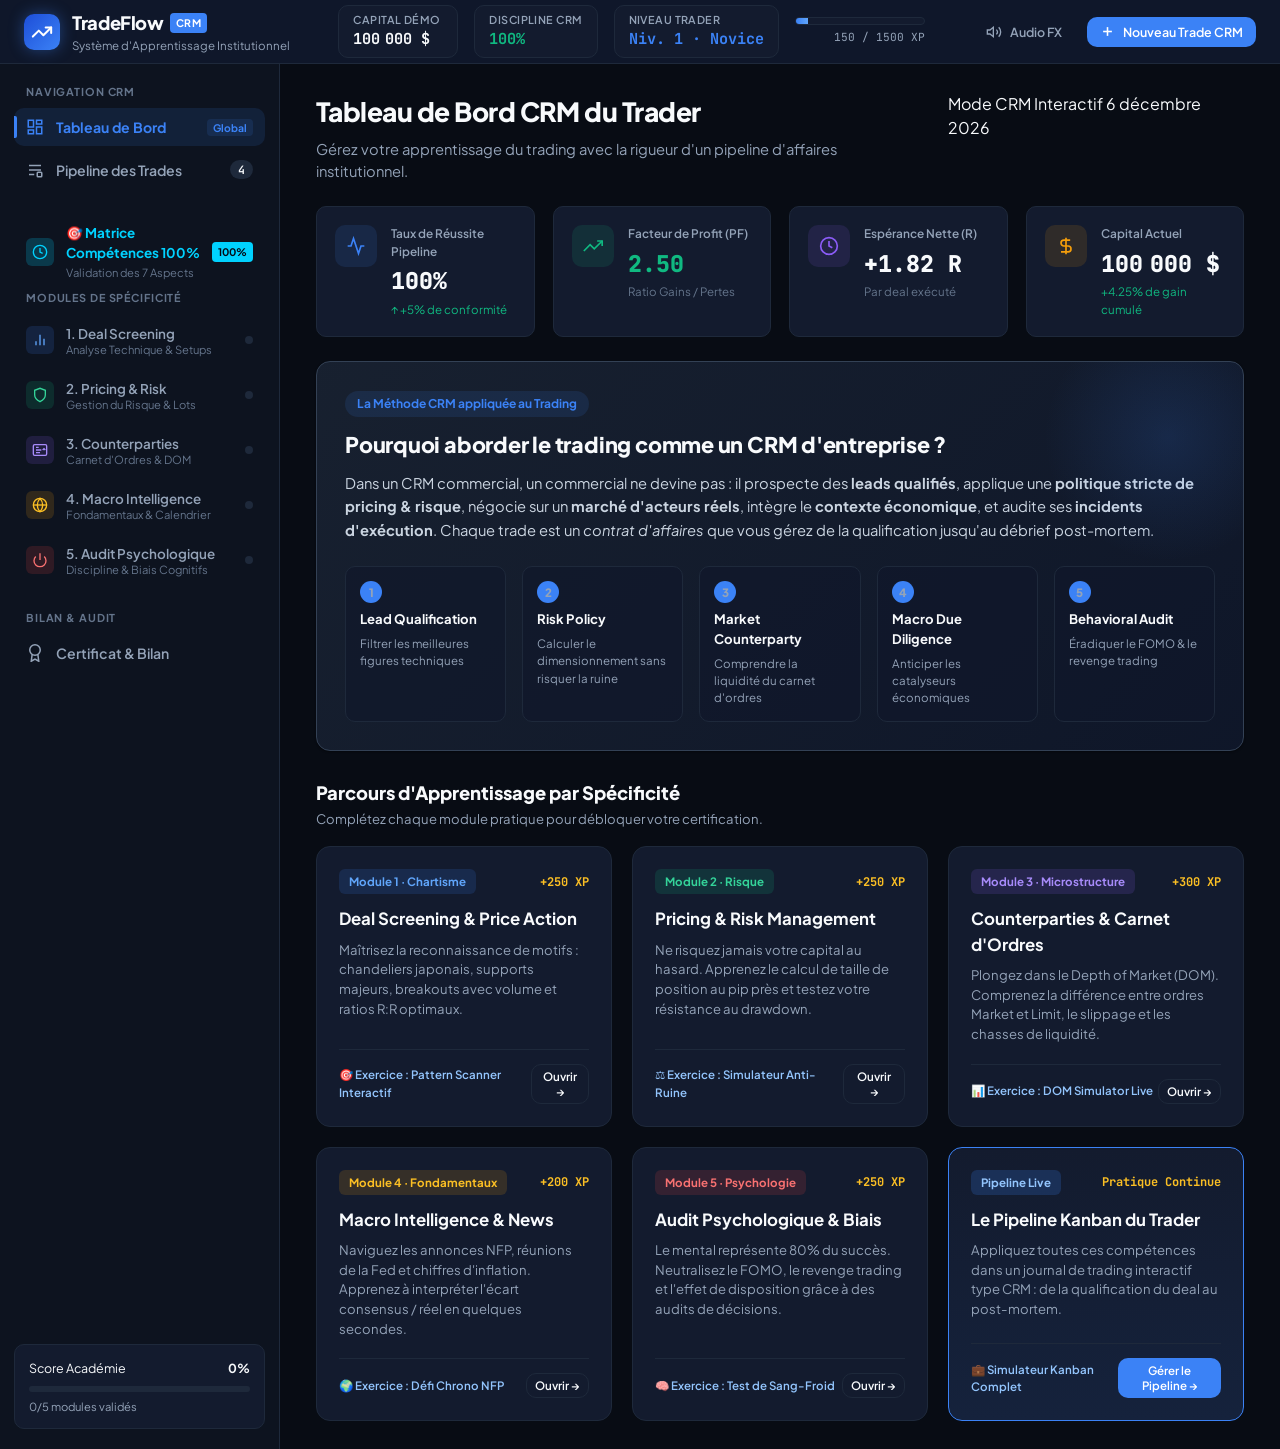
==== commit 868f258a: "feat: Module interactif d'apprentissage et matrice de compétences 100% - 7 aspects fondamentaux du t" ====
--- a/index.html
+++ b/index.html
@@ -84,7 +84,19 @@
       </div>
 
       <div class="sidebar-section">
-        <div class="sidebar-title">MODULES DE SPÉCIFICITÉ</div>
+        
+          <a href="competences.html" class="nav-item" style="text-decoration:none; color:inherit;">
+            <div class="mod-icon" style="background: rgba(0, 210, 255, 0.2); color: #00d2ff;">
+              <svg viewBox="0 0 24 24" width="16" height="16" fill="none" stroke="currentColor" stroke-width="2"><circle cx="12" cy="12" r="10"></circle><polyline points="12 6 12 12 16 14"></polyline></svg>
+            </div>
+            <div class="nav-item-content">
+              <span class="nav-label" style="color:#00d2ff; font-weight:700;">🎯 Matrice Compétences 100%</span>
+              <span class="nav-sub">Validation des 7 Aspects</span>
+            </div>
+            <span class="nav-tag" style="background:#00d2ff; color:#040914; font-weight:700;">100%</span>
+          </a>
+
+      <div class="sidebar-title">MODULES DE SPÉCIFICITÉ</div>
         <nav class="sidebar-nav">
           <button class="nav-item" data-tab="tab-module-technical">
             <div class="mod-icon mod-tech">
